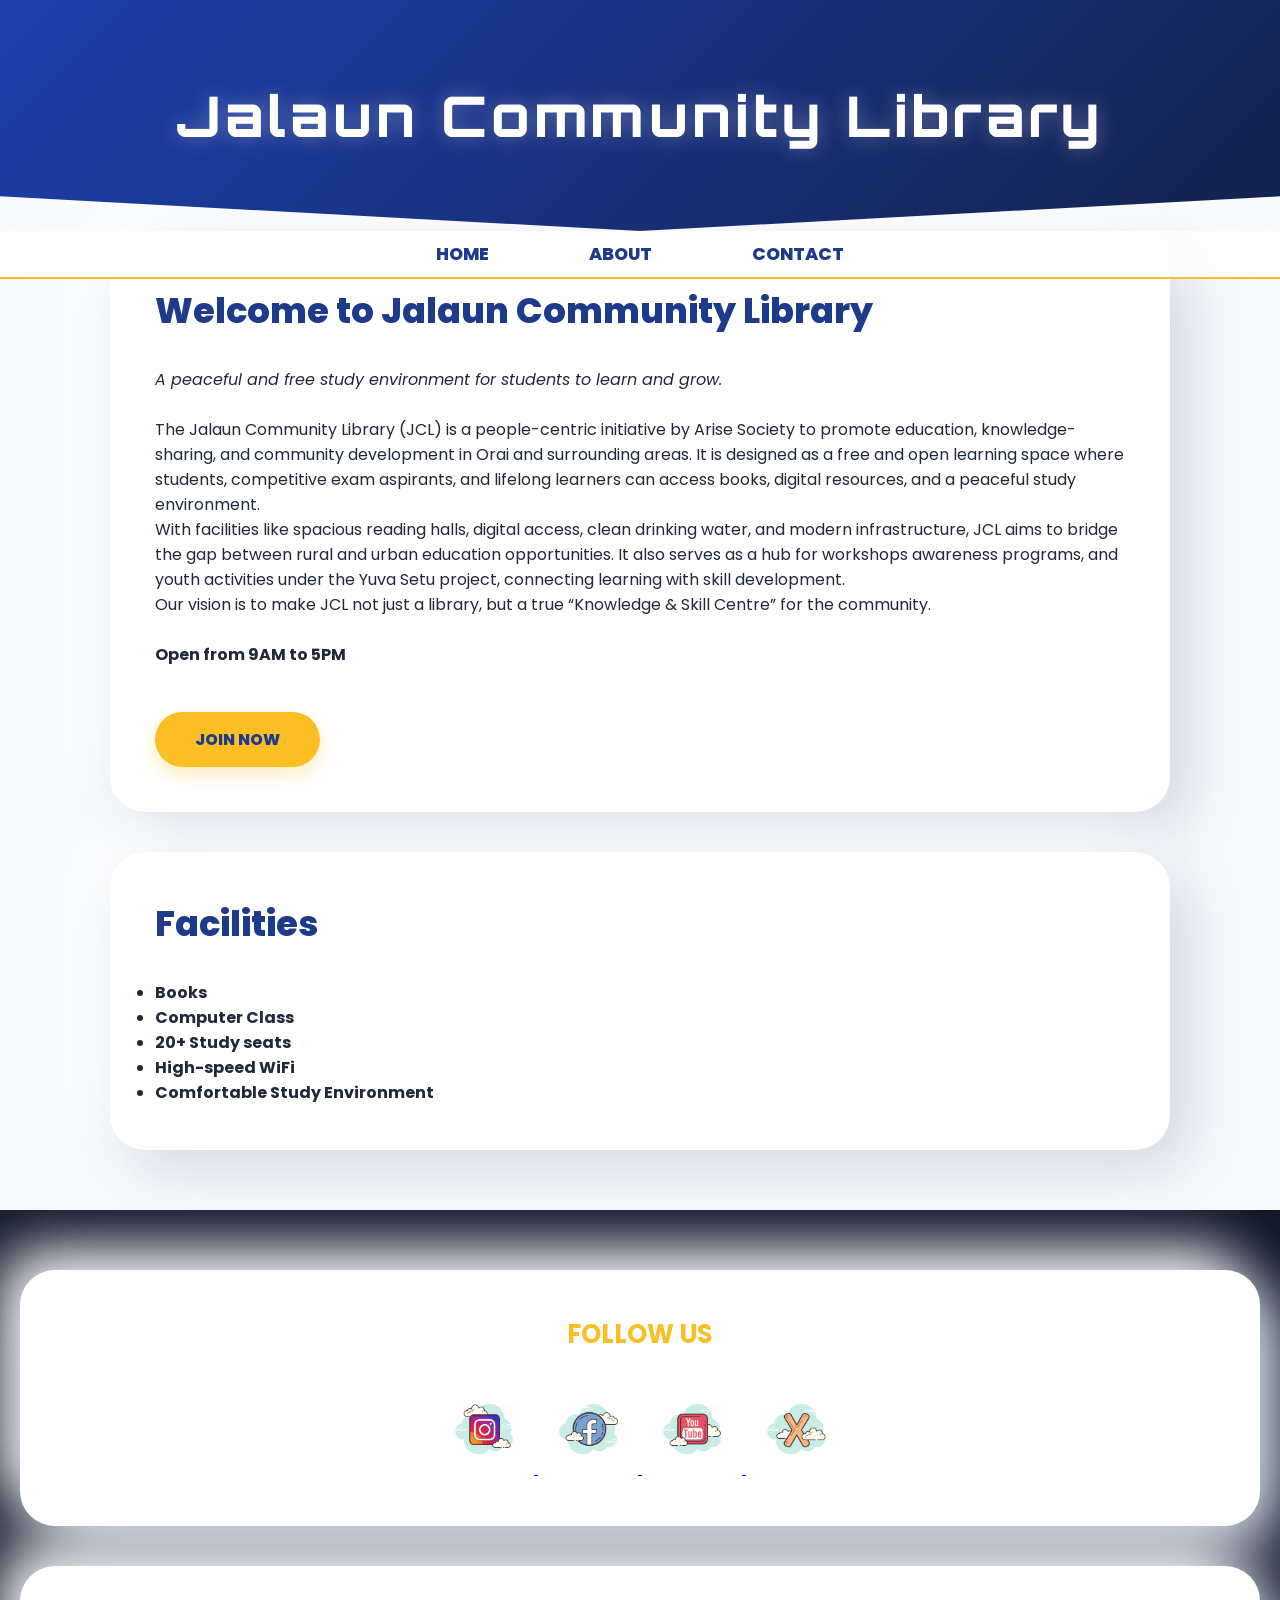
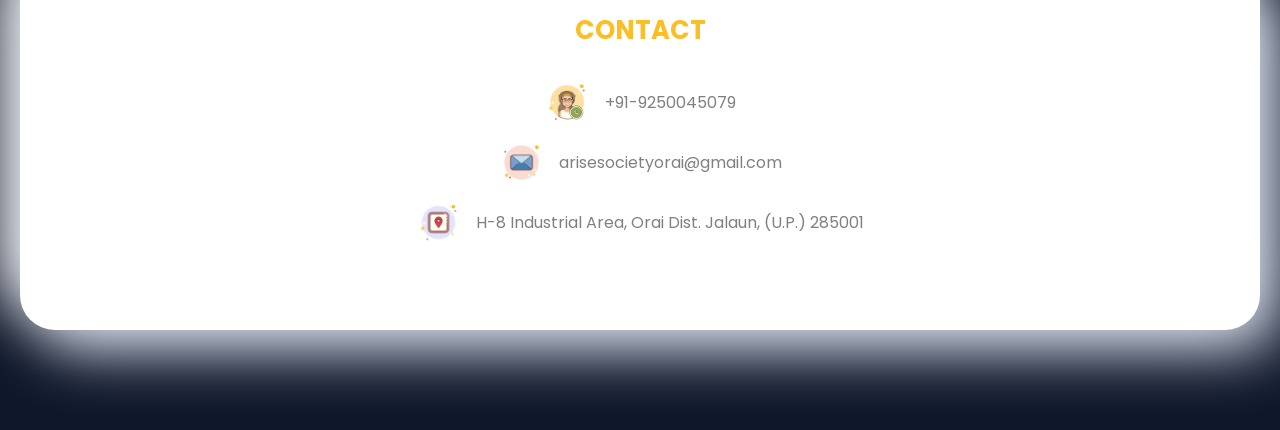
==== index.html @ f7500bea "Update social media links in footer" ====
<!DOCTYPE html>
<html lang="en">

<head>
    <meta charset="UTF-8">
    <meta name="viewport" content="width=device-width, initial-scale=1.0">
    <title>Jalaun Community Library</title>
    <link rel="stylesheet" href="style.css">
</head>

<body>

    <!-- Header -->
    <header>
      <h1>Jalaun Community Library</h1>  
    </header>
    <nav>
      <ul>
        <li><a href="index.html">Home</a></li>
        <li><a href="about.html">About</a></li>
        <li><a href="#contact">Contact</a></li>
      </ul>
    </nav>

    <!-- Main Content -->
    <main>
      <section>
        <h2>Welcome to Jalaun Community Library</h2>
          <p><i>A peaceful and free study environment for students to learn and grow.</i></p><br>
          <p>The Jalaun Community Library (JCL) is a people-centric initiative by Arise Society to promote education, knowledge-sharing, and community development in Orai and surrounding areas. It is designed as a free and open learning space where students, competitive exam aspirants, and lifelong learners can access books, digital resources, and a peaceful study environment.<br>
            With facilities like spacious
            reading halls, digital access,
            clean drinking water, and modern
            infrastructure, JCL aims to bridge
            the gap between rural and urban
            education opportunities. It also
            serves as a hub for workshops
            awareness programs, and youth
            activities under the Yuva Setu
            project, connecting learning with
            skill development.<br>
            Our vision is to make JCL not
            just a library, but a true
            “Knowledge & Skill Centre” for
            the community.</p><br>
            <p><b>Open from 9AM to 5PM</b></p>
          <a href="#">Join Now</a>
      </section>
      <section>
        <h2>Facilities</h2>
          <ul class="about-grid">
            <li><b>Books</b></li>
            <li><b>Computer Class</b></li>
            <li><b>20+ Study seats</b></li>
            <li><b>High-speed WiFi</b></li>
            <li><b>Comfortable Study Environment</b></li>
          </ul>
      </section>
    </main>

    <!-- Footer -->
    <footer>
      <section class="footer-socials">
        <h3>Follow Us</h3>
        <a href="https://www.instagram.com/jalauncommunitylibrary?igsh=MWRpZmloYWJ6ZzcyeA==" target="_blank">
          <img src="insta.png" alt="Instagram">
        </a>
        <a href="https://www.facebook.com" target="_blank">
          <img src="facebook.png" alt="Facebook">
        </a>
        <a href="https://youtube.com/@arisesociety?si=My3WvKkJfpGWeTZT" target="_blank">
          <img src="youtube.png" alt="Youtube">
        </a>
        <a href="https://x.com/Society2025AR?s=20" target="_blank">
          <img src="x.png" alt="X">
        </a>
      </section>
      <section id="contact">
        <h3>Contact</h3>
        <ul>
          <li>
            <a href="tel:+91-9250045079">
              <img src="call.png" alt="Telephone">
                +91-9250045079
            </a>
          </li>
          <li>
            <a href="mailto:arisesocietyorai@gmail.com">
              <img src="email.png" alt="Email">
              arisesocietyorai@gmail.com
            </a>
          </li>
          <li>
            <a href="https://www.google.com/maps/place/Phase-1,+Jalaun+Community+Library,+Orai+Industrial+Area,+H4,+Orai,+Uttar+Pradesh+285001/@26.0103082,79.4914715,15z/data=!4m6!3m5!1s0x399d793b57bba095:0x64fb9fb2b85e0419!8m2!3d26.0103082!4d79.4914715!16s%2Fg%2F11mlxmf1jv?utm_campaign=ml-ardl&g_ep=Eg1tbF8yMDI2MDIyM18wIJvbDyoASAJQAQ%3D%3D" target="_blank">
              <img src="location.png" alt="Location">
              <span>H-8 Industrial Area, Orai Dist. Jalaun, (U.P.) 285001</span>
            </a>
          </li>
        </ul>
        <p><b>© 2026 Jalaun Community Library. All rights reserved.</b></p>
      </section>
    </footer>

</body>

</html>
---- style.css ----
/* --- Google Fonts & External Libraries --- */
@import url('https://fonts.googleapis.com/css2?family=Orbitron:wght@500;800&family=Poppins:wght@300;400;600;700;800&display=swap');

:root {
    --primary: #1e3a8a;
    --accent: #fbbf24;
    --neon-glow: rgba(251, 191, 36, 0.6);
    --white: #ffffff;
    --bg-body: #f8fafc;
}

* {
    margin: 0;
    padding: 0;
    box-sizing: border-box;
    font-family: 'Poppins', sans-serif;
}

body {
    background-color: var(--bg-body);
    color: #1e293b;
    overflow-x: hidden;
}

/* --- Animated Dynamic Header --- */
header {
    background: linear-gradient(-45deg, #1e3a8a, #2563eb, #0f172a, #1e40af);
    background-size: 400% 400%;
    animation: gradientMove 15s ease infinite; /* Background dhire-dhire move hoga */
    color: var(--white);
    padding: 80px 20px;
    text-align: center;
    clip-path: polygon(0 0, 100% 0, 100% 85%, 50% 100%, 0 85%);
    box-shadow: 0 10px 30px rgba(0,0,0,0.2);
}

header h1 {
    font-family: 'Orbitron', sans-serif; /* Futuristic Font */
    font-size: 3.5rem;
    font-weight: 800;
    letter-spacing: 4px;
    animation: zoomIn 1.2s cubic-bezier(0.175, 0.885, 0.32, 1.275);
    text-shadow: 0 0 20px rgba(255,255,255,0.3);
}

/* --- Premium Magnetic Navigation --- */
nav {
    background: rgba(255, 255, 255, 0.7);
    backdrop-filter: blur(20px);
    position: sticky;
    top: 0;
    z-index: 1000;
    border-bottom: 2px solid var(--accent);
    padding: 10px 0;
}

nav ul {
    display: flex;
    justify-content: center;
    list-style: none;
}

nav ul li a {
    text-decoration: none;
    color: var(--primary);
    font-weight: 800;
    font-size: 1.1rem;
    text-transform: uppercase;
    margin: 0 25px;
    padding: 12px 25px;
    border-radius: 12px;
    position: relative;
    transition: all 0.4s cubic-bezier(0.175, 0.885, 0.32, 1.275);
}

/* Nav Hover Effect: Box Shadow & Scale */
nav ul li a:hover {
    background: var(--primary);
    color: var(--accent);
    transform: translateY(-5px) scale(1.1);
    box-shadow: 0 10px 20px rgba(30, 58, 138, 0.3);
}

/* Active Line Animation */
nav ul li a::after {
    content: '';
    position: absolute;
    bottom: 5px;
    left: 50%;
    width: 0;
    height: 3px;
    background: var(--accent);
    transition: 0.3s;
    transform: translateX(-50%);
}

nav ul li a:hover::after {
    width: 60%;
}

/* --- Modern Floating Cards --- */
main {
    max-width: 1100px;
    margin: -40px auto 60px auto;
    padding: 0 20px;
}

section {
    background: var(--white);
    padding: 45px;
    border-radius: 35px;
    margin-bottom: 40px;
    box-shadow: 20px 20px 60px #d1d9e6, -20px -20px 60px #ffffff; /* Neumorphism Look */
    animation: slideUp 1s ease-out;
    transition: 0.4s;
}

section:hover {
    transform: perspective(1000px) rotateX(2deg) translateY(-10px);
    box-shadow: 0 30px 50px rgba(0,0,0,0.1);
}

h2 {
    color: var(--primary);
    font-size: 2.2rem;
    margin-bottom: 30px;
    font-weight: 800;
}

/* --- About Page 3D Grid --- */
main section ul ul {
    display: grid;
    grid-template-columns: repeat(auto-fit, minmax(300px, 1fr));
    gap: 25px;
    margin-top: 30px;
    list-style: none;
}

main section ul ul li {
    background: #f1f5f9;
    padding: 25px;
    border-radius: 20px;
    border-bottom: 5px solid transparent;
    transition: 0.5s;
    cursor: default;
}

main section ul ul li:hover {
    background: var(--primary);
    color: var(--white);
    transform: translateY(-15px) rotateZ(1deg);
    border-bottom: 5px solid var(--accent);
    box-shadow: 0 15px 35px rgba(30, 58, 138, 0.4);
}

main section ul ul li h3 {
    transition: 0.3s;
}

main section ul ul li:hover h3 {
    color: var(--accent);
}

/* --- Ultra-Glow Button --- */
a[href="#"] {
    display: inline-block;
    background: var(--accent);
    color: var(--primary);
    padding: 15px 40px;
    border-radius: 50px;
    text-decoration: none;
    font-weight: 800;
    text-transform: uppercase;
    margin-top: 45px; /* Spacing fix kiya timing se door karne ke liye */
    box-shadow: 0 8px 20px rgba(251, 191, 36, 0.3);
    animation: glowEffect 2s infinite;
    transition: 0.3s;
}

/* --- Footer (Heading & Icon Fix) --- */
footer {
    background: #0f172a;
    color: var(--white);
    padding: 60px 20px;
    text-align: center;
    margin-top: auto;
}

/* Footer Headings ab dikhengi */
footer h3 {
    color: var(--accent) !important;
    font-size: 1.6rem;
    margin-bottom: 30px;
    text-transform: uppercase;
}

/* Icons 10px bade kiye (60px se 70px) */
.footer-socials a img {
    width: 70px; 
    height: 70px;
    margin: 10px 15px;
    transition: transform 0.6s cubic-bezier(0.175, 0.885, 0.32, 1.275);
}

.footer-socials a img:hover {
    transform: rotate(360deg) scale(1.4);
    filter: drop-shadow(0 0 15px var(--accent));
}

#contact ul {
    list-style: none;
    margin-top: 20px;
}

#contact ul li a {
    color: grey;
    text-decoration: none;
    display: flex;
    align-items: center;
    justify-content: center;
    gap: 15px;
    margin-bottom: 15px;
}

#contact img {
    width: 45px;
}

/* --- Advanced Keyframes --- */
@keyframes gradientMove {
    0% { background-position: 0% 50%; }
    50% { background-position: 100% 50%; }
    100% { background-position: 0% 50%; }
}

@keyframes zoomIn {
    from { opacity: 0; transform: scale(0.5); }
    to { opacity: 1; transform: scale(1); }
}

@keyframes slideUp {
    from { opacity: 0; transform: translateY(50px); }
    to { opacity: 1; transform: translateY(0); }
}

@keyframes glowEffect {
    0%, 100% { box-shadow: 0 0 15px var(--neon-glow); }
    50% { box-shadow: 0 0 35px var(--accent); }
}

/* Responsive Fix */
@media (max-width: 768px) {
    header h1 { font-size: 2.2rem; }
    nav ul { flex-direction: column; }
    nav ul li { margin: 10px 0; }
    main { margin-top: 20px; }
}
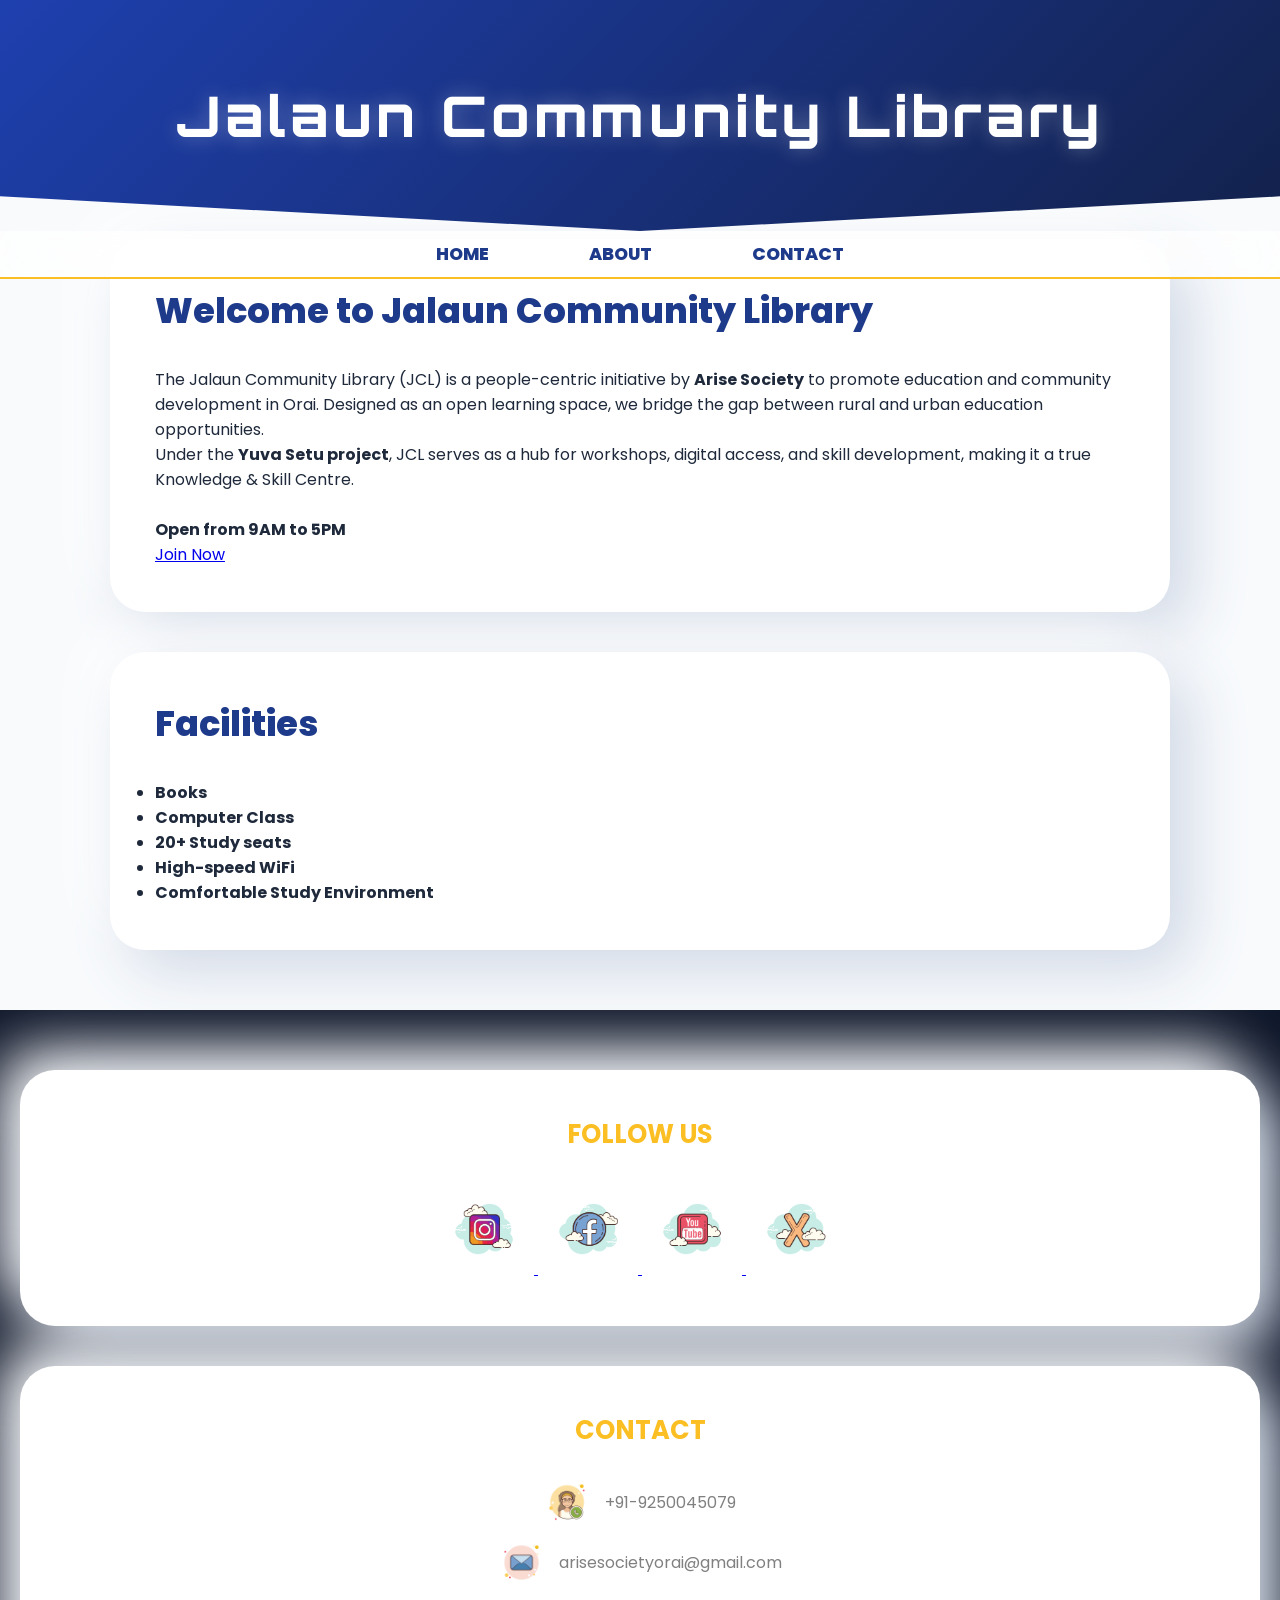
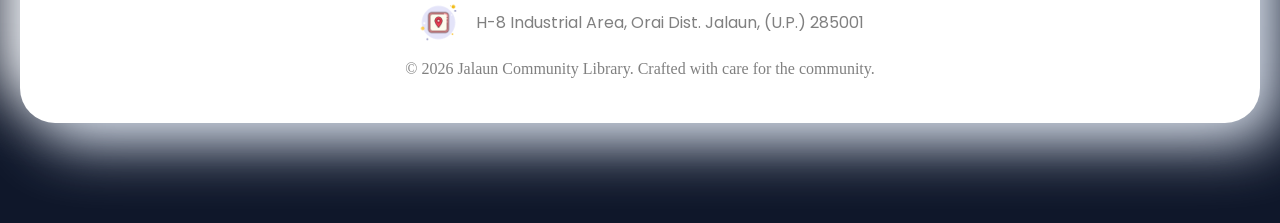
==== commit a8acef18: "Revise library description and update footer content Updated the library description for clarity and" ====
--- a/index.html
+++ b/index.html
@@ -18,7 +18,7 @@
       <ul>
         <li><a href="index.html">Home</a></li>
         <li><a href="about.html">About</a></li>
-        <li><a href="#contact">Contact</a></li>
+        <li><a href="contact.html">Contact</a></li>
       </ul>
     </nav>
 
@@ -26,25 +26,10 @@
     <main>
       <section>
         <h2>Welcome to Jalaun Community Library</h2>
-          <p><i>A peaceful and free study environment for students to learn and grow.</i></p><br>
-          <p>The Jalaun Community Library (JCL) is a people-centric initiative by Arise Society to promote education, knowledge-sharing, and community development in Orai and surrounding areas. It is designed as a free and open learning space where students, competitive exam aspirants, and lifelong learners can access books, digital resources, and a peaceful study environment.<br>
-            With facilities like spacious
-            reading halls, digital access,
-            clean drinking water, and modern
-            infrastructure, JCL aims to bridge
-            the gap between rural and urban
-            education opportunities. It also
-            serves as a hub for workshops
-            awareness programs, and youth
-            activities under the Yuva Setu
-            project, connecting learning with
-            skill development.<br>
-            Our vision is to make JCL not
-            just a library, but a true
-            “Knowledge & Skill Centre” for
-            the community.</p><br>
+          <p>The Jalaun Community Library (JCL) is a people-centric initiative by <strong>Arise Society</strong> to promote education and community development in Orai. Designed as an open learning space, we bridge the gap between rural and urban education opportunities.</p>
+          <p>Under the <strong>Yuva Setu project</strong>, JCL serves as a hub for workshops, digital access, and skill development, making it a true Knowledge & Skill Centre.</p><br>
             <p><b>Open from 9AM to 5PM</b></p>
-          <a href="#">Join Now</a>
+          <a href="https://docs.google.com/forms/d/e/1FAIpQLSf2CYbp6UCN3HZZQZBgRJLe7OfTXqX4nN_rKwlwOrmLwPAEdA/viewform">Join Now</a>
       </section>
       <section>
         <h2>Facilities</h2>
@@ -97,7 +82,7 @@
             </a>
           </li>
         </ul>
-        <p><b>© 2026 Jalaun Community Library. All rights reserved.</b></p>
+       <p>&copy; 2026 Jalaun Community Library. Crafted with care for the community.</p> 
       </section>
     </footer>
 
--- a/style.css
+++ b/style.css
@@ -225,6 +225,10 @@
 #contact img {
     width: 45px;
 }
+#contact p {
+  color:grey;
+  font-family:fantasy;
+}
 
 /* --- Advanced Keyframes --- */
 @keyframes gradientMove {
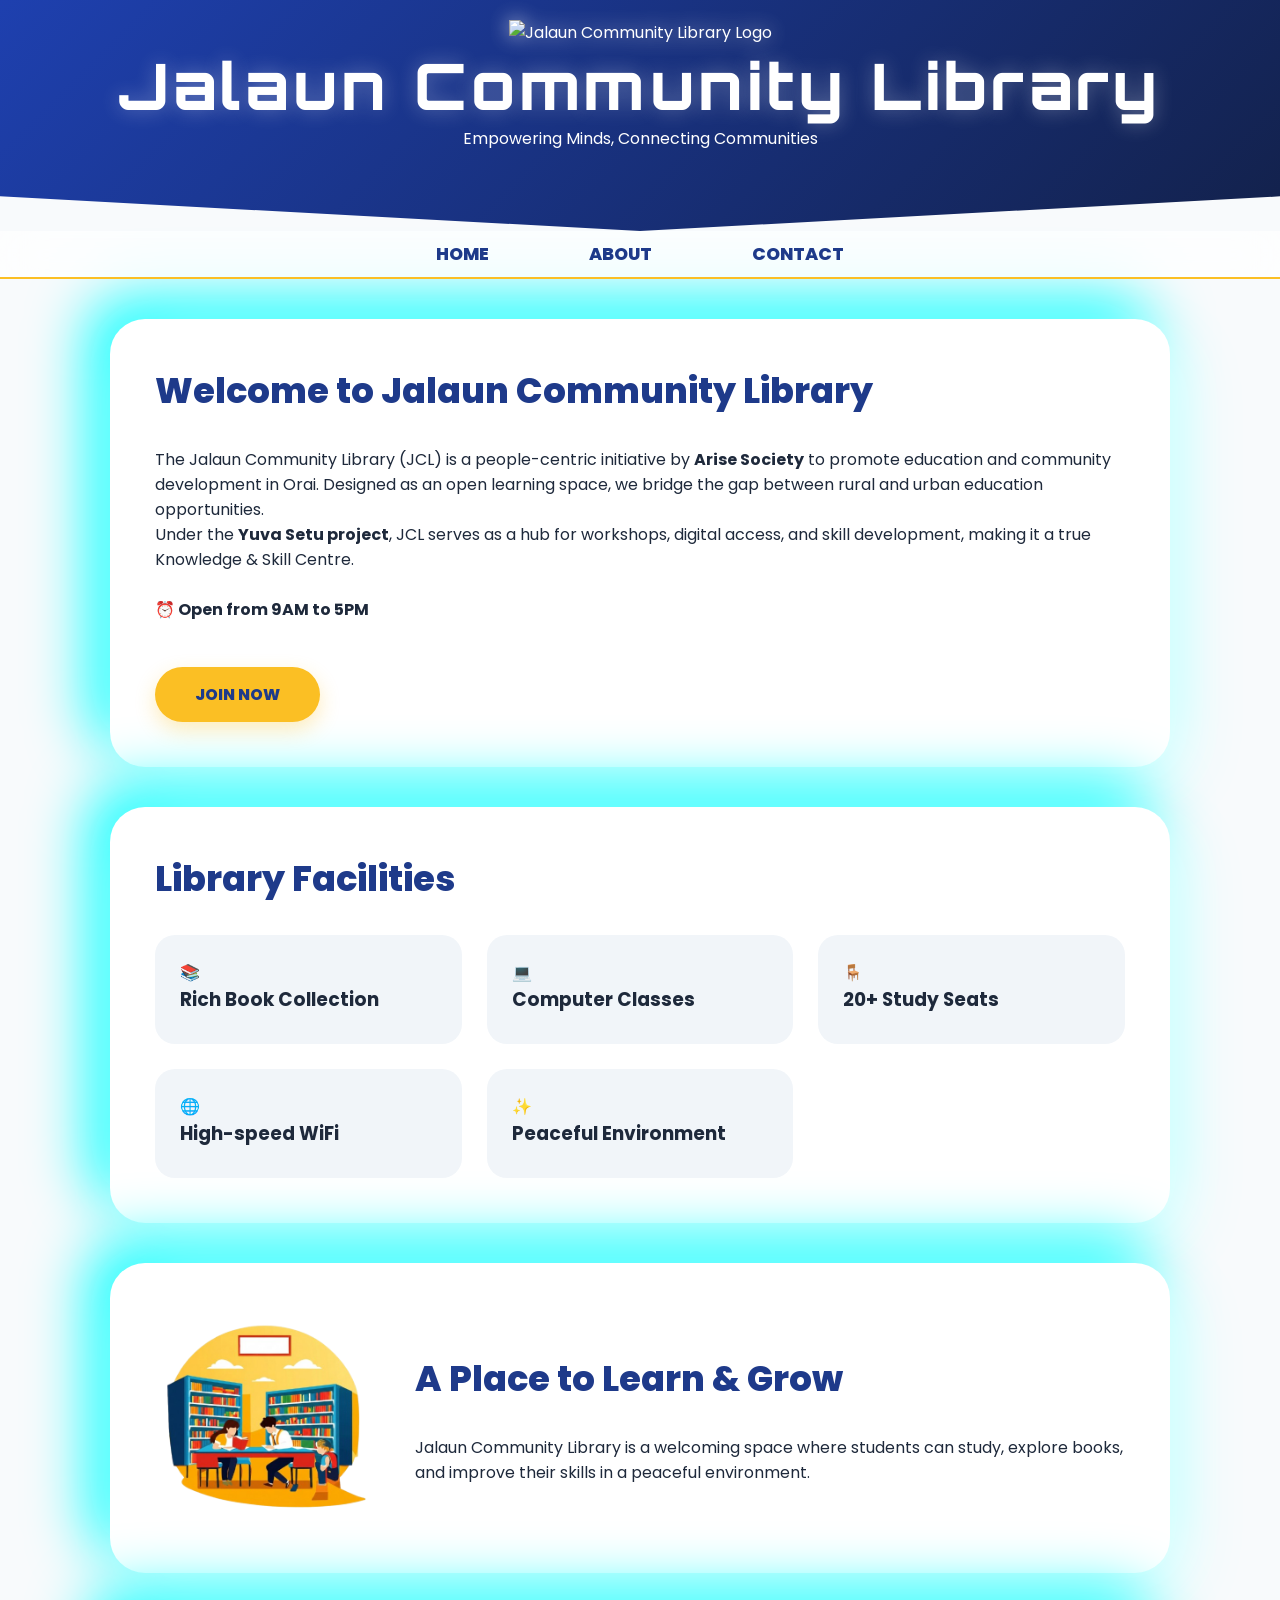
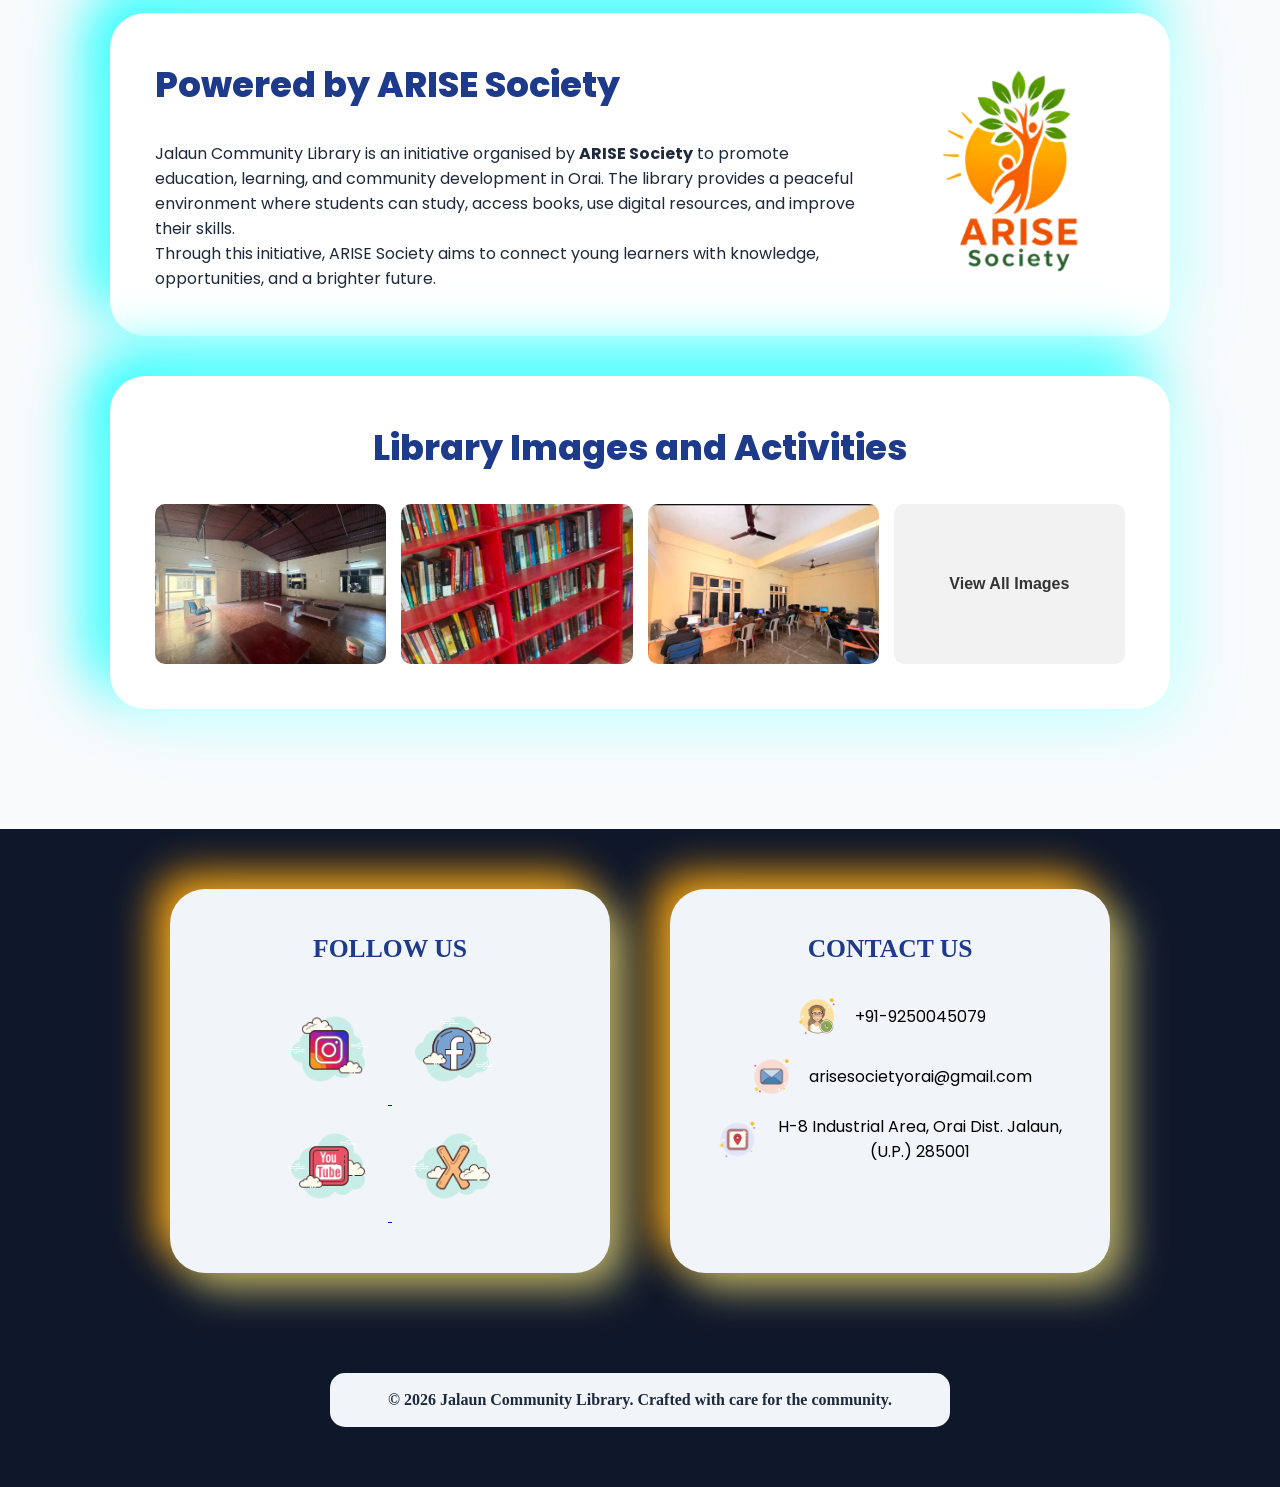
==== commit 5be857c8: "Add files via upload Signed-off-by: Anand Kumar  <as1273534@gmail.com>" ====
--- a/index.html
+++ b/index.html
@@ -5,47 +5,117 @@
     <meta charset="UTF-8">
     <meta name="viewport" content="width=device-width, initial-scale=1.0">
     <title>Jalaun Community Library</title>
+    
+    <meta name="description" content="Jalaun Community Library in Orai provides books, study space, computer classes, WiFi and skill development programs under the Yuva Setu Project by ARISE Society.">
+
+    <meta name="keywords" content="Jalaun Community Library, Orai Library, Study Center Orai, Library in Jalaun, ARISE Society, Yuva Setu Project, Community Library Uttar Pradesh">
+
+    <meta name="author" content="Jalaun Community Library">
+
+    <meta name="robots" content="index, follow">
+
+    <link rel="canonical" href="https://jalauncommunitylibrary.org">
     <link rel="stylesheet" href="style.css">
 </head>
-
 <body>
-
     <!-- Header -->
-    <header>
-      <h1>Jalaun Community Library</h1>  
+    <header class="main_header">
+      <img class="icon_img" src="libraryicon.png" alt="Jalaun Community Library Logo">
+      <h1>Jalaun Community Library</h1>
+      <p>Empowering Minds, Connecting Communities</p>
     </header>
-    <nav>
-      <ul>
-        <li><a href="index.html">Home</a></li>
-        <li><a href="about.html">About</a></li>
-        <li><a href="contact.html">Contact</a></li>
+    
+  <!-- navigation -->
+    <nav class="main_nav">
+      <ul class="nav_list">
+        <li><a href="index.html" class="nav_link">Home</a></li>
+        <li><a href="about.html" class="nav_link">About</a></li>
+        <li><a href="contact.html" class="nav_link">Contact</a></li>
       </ul>
     </nav>
-
+ 
     <!-- Main Content -->
-    <main>
-      <section>
+    <main class="main_card">
+      <section class="main_section">
         <h2>Welcome to Jalaun Community Library</h2>
           <p>The Jalaun Community Library (JCL) is a people-centric initiative by <strong>Arise Society</strong> to promote education and community development in Orai. Designed as an open learning space, we bridge the gap between rural and urban education opportunities.</p>
           <p>Under the <strong>Yuva Setu project</strong>, JCL serves as a hub for workshops, digital access, and skill development, making it a true Knowledge & Skill Centre.</p><br>
-            <p><b>Open from 9AM to 5PM</b></p>
+            <p><b>⏰ Open from 9AM to 5PM</b></p>
           <a href="https://docs.google.com/forms/d/e/1FAIpQLSf2CYbp6UCN3HZZQZBgRJLe7OfTXqX4nN_rKwlwOrmLwPAEdA/viewform">Join Now</a>
       </section>
-      <section>
-        <h2>Facilities</h2>
-          <ul class="about-grid">
-            <li><b>Books</b></li>
-            <li><b>Computer Class</b></li>
-            <li><b>20+ Study seats</b></li>
-            <li><b>High-speed WiFi</b></li>
-            <li><b>Comfortable Study Environment</b></li>
-          </ul>
+      <section class="main_section">
+        <h2>Library Facilities</h2>
+        <ul class="about_grid">
+          <li class="about_grid_list">
+            <span>📚</span>
+            <h3>Rich Book Collection</h3>
+          </li>
+          <li class="about_grid_list">
+            <span>💻</span>
+            <h3>Computer Classes</h3>
+          </li>
+          <li class="about_grid_list">
+            <span>🪑</span>
+            <h3>20+ Study Seats</h3>
+          </li>
+          <li class="about_grid_list">
+            <span class="icon">🌐</span>
+            <h3>High-speed WiFi</h3>
+          </li>
+          <li class="about_grid_list">
+            <span class="icon">✨</span>
+            <h3>Peaceful Environment</h3>
+          </li>
+        </ul>
+      </section>
+      <section class="main_section">
+        <div class="library_intro">
+          <img src="study.png" alt="Students studying inside Jalaun Community Library" width="220">
+          <div>
+            <h2>A Place to Learn & Grow</h2>
+            <p>
+            Jalaun Community Library is a welcoming space where students can study,
+            explore books, and improve their skills in a peaceful environment.
+            </p>
+          </div>
+        </div>
+      </section>
+      <section class="main_section">
+        <div class="library_intro library_intro--right">
+          <img src="orgnaiser.png" width="220" alt="ARISE Society">  
+          <div>
+            <h2>Powered by ARISE Society</h2>
+            <p>
+            Jalaun Community Library is an initiative organised by <b>ARISE Society</b> 
+            to promote education, learning, and community development in Orai. 
+            The library provides a peaceful environment where students can study, 
+            access books, use digital resources, and improve their skills.<br>
+            Through this initiative, ARISE Society aims to connect young learners 
+            with knowledge, opportunities, and a brighter future.
+            </p>
+          </div>
+        </div>
+      </section>
+      <section class="gallery_section main_section">
+        <h2>Library Images and Activities</h2>
+        <div class="gallery_grid">
+          
+          <img src="img1.jpg" alt="">
+          <img src="img2.jpg" alt="">
+          <img src="img3.jpg" alt="">
+
+          <div class="view_all">
+            <a href="gallery.html">View All Images</a>
+          </div>
+
+        </div>
+
       </section>
     </main>
 
     <!-- Footer -->
     <footer>
-      <section class="footer-socials">
+      <section class="main_section footer-socials">
         <h3>Follow Us</h3>
         <a href="https://www.instagram.com/jalauncommunitylibrary?igsh=MWRpZmloYWJ6ZzcyeA==" target="_blank">
           <img src="insta.png" alt="Instagram">
@@ -60,8 +130,8 @@
           <img src="x.png" alt="X">
         </a>
       </section>
-      <section id="contact">
-        <h3>Contact</h3>
+      <section id="contact" class="main_section">
+        <h3>Contact Us</h3>
         <ul>
           <li>
             <a href="tel:+91-9250045079">
@@ -78,14 +148,15 @@
           <li>
             <a href="https://www.google.com/maps/place/Phase-1,+Jalaun+Community+Library,+Orai+Industrial+Area,+H4,+Orai,+Uttar+Pradesh+285001/@26.0103082,79.4914715,15z/data=!4m6!3m5!1s0x399d793b57bba095:0x64fb9fb2b85e0419!8m2!3d26.0103082!4d79.4914715!16s%2Fg%2F11mlxmf1jv?utm_campaign=ml-ardl&g_ep=Eg1tbF8yMDI2MDIyM18wIJvbDyoASAJQAQ%3D%3D" target="_blank">
               <img src="location.png" alt="Location">
-              <span>H-8 Industrial Area, Orai Dist. Jalaun, (U.P.) 285001</span>
+              <p>H-8 Industrial Area, Orai Dist. Jalaun, (U.P.) 285001</p>
             </a>
           </li>
         </ul>
-       <p>&copy; 2026 Jalaun Community Library. Crafted with care for the community.</p> 
       </section>
+      <div class="copyright">
+        <span>&copy; 2026 Jalaun Community Library. Crafted with care for the community.
+        </span>
+      </div>
     </footer>
-
 </body>
-
 </html>
--- a/style.css
+++ b/style.css
@@ -9,6 +9,8 @@
     --bg-body: #f8fafc;
 }
 
+
+
 * {
     margin: 0;
     padding: 0;
@@ -23,28 +25,34 @@
 }
 
 /* --- Animated Dynamic Header --- */
-header {
+.main_header {
     background: linear-gradient(-45deg, #1e3a8a, #2563eb, #0f172a, #1e40af);
     background-size: 400% 400%;
     animation: gradientMove 15s ease infinite; /* Background dhire-dhire move hoga */
     color: var(--white);
-    padding: 80px 20px;
+    padding:20px 20px 80px 20px;
     text-align: center;
     clip-path: polygon(0 0, 100% 0, 100% 85%, 50% 100%, 0 85%);
     box-shadow: 0 10px 30px rgba(0,0,0,0.2);
 }
 
-header h1 {
+h1 {
     font-family: 'Orbitron', sans-serif; /* Futuristic Font */
-    font-size: 3.5rem;
+    font-size: 5vw;
     font-weight: 800;
     letter-spacing: 4px;
     animation: zoomIn 1.2s cubic-bezier(0.175, 0.885, 0.32, 1.275);
     text-shadow: 0 0 20px rgba(255,255,255,0.3);
 }
+.icon_img {
+    width: 100px;
+    height: 100px;
+    animation: zoomIn 1.2s cubic-bezier(0.175,0.885 , 0.32 , 1.275);
+    filter: drop-shadow(0 0 10px rgba(255,255,255,0.7));
+}
 
 /* --- Premium Magnetic Navigation --- */
-nav {
+.main_nav {
     background: rgba(255, 255, 255, 0.7);
     backdrop-filter: blur(20px);
     position: sticky;
@@ -54,13 +62,13 @@
     padding: 10px 0;
 }
 
-nav ul {
+.nav_list {
     display: flex;
     justify-content: center;
     list-style: none;
 }
 
-nav ul li a {
+.nav_link {
     text-decoration: none;
     color: var(--primary);
     font-weight: 800;
@@ -74,7 +82,7 @@
 }
 
 /* Nav Hover Effect: Box Shadow & Scale */
-nav ul li a:hover {
+.nav_link:hover {
     background: var(--primary);
     color: var(--accent);
     transform: translateY(-5px) scale(1.1);
@@ -82,7 +90,7 @@
 }
 
 /* Active Line Animation */
-nav ul li a::after {
+.nav_link::after {
     content: '';
     position: absolute;
     bottom: 5px;
@@ -94,28 +102,28 @@
     transform: translateX(-50%);
 }
 
-nav ul li a:hover::after {
+.nav_link:hover::after {
     width: 60%;
 }
 
 /* --- Modern Floating Cards --- */
-main {
+.main_card {
     max-width: 1100px;
-    margin: -40px auto 60px auto;
-    padding: 0 20px;
-}
-
-section {
+    margin: 20px auto 60px auto;
+    padding: 20px;
+}
+
+.main_section {
     background: var(--white);
-    padding: 45px;
+    padding:45px;
     border-radius: 35px;
     margin-bottom: 40px;
-    box-shadow: 20px 20px 60px #d1d9e6, -20px -20px 60px #ffffff; /* Neumorphism Look */
+    box-shadow: 20px 20px 60px #E0FFFF, -20px -20px 60px #00FFFF; /* Neumorphism Look */
     animation: slideUp 1s ease-out;
     transition: 0.4s;
 }
 
-section:hover {
+.main_section:hover {
     transform: perspective(1000px) rotateX(2deg) translateY(-10px);
     box-shadow: 0 30px 50px rgba(0,0,0,0.1);
 }
@@ -127,8 +135,60 @@
     font-weight: 800;
 }
 
+.library_intro{
+    display:flex;
+    gap:40px;
+    align-items:center;
+}
+.library_intro--right{
+    flex-direction: row-reverse;
+}
+
+.gallery_section{
+    margin-top:40px;
+}
+.gallery_section h2{
+  text-align: center;
+}
+
+.gallery_grid{
+    display:grid;
+    grid-template-columns: repeat(4,1fr);
+    gap:15px;
+}
+
+/* Sirf gallery.html */
+.gallery_page .gallery_grid{
+    grid-template-columns: repeat(5,1fr);
+}
+
+.gallery_grid img{
+    width:100%;
+    height:160px;
+    object-fit:cover;
+    border-radius:10px;
+}
+
+.view_all{
+    display:flex;
+    align-items:center;
+    justify-content:center;
+    text-align: center;
+    background:#f2f2f2;
+    border-radius:10px;
+    font-weight:600;
+}
+
+.view_all a{
+    text-decoration:none;
+    color:#333;
+    text-align:center;
+    width:100%;
+}
+
+
 /* --- About Page 3D Grid --- */
-main section ul ul {
+.about_grid {
     display: grid;
     grid-template-columns: repeat(auto-fit, minmax(300px, 1fr));
     gap: 25px;
@@ -136,7 +196,7 @@
     list-style: none;
 }
 
-main section ul ul li {
+.about_grid_list {
     background: #f1f5f9;
     padding: 25px;
     border-radius: 20px;
@@ -145,7 +205,7 @@
     cursor: default;
 }
 
-main section ul ul li:hover {
+.about_grid_list:hover {
     background: var(--primary);
     color: var(--white);
     transform: translateY(-15px) rotateZ(1deg);
@@ -153,16 +213,17 @@
     box-shadow: 0 15px 35px rgba(30, 58, 138, 0.4);
 }
 
-main section ul ul li h3 {
+h3 {
     transition: 0.3s;
 }
 
-main section ul ul li:hover h3 {
+.about_grid_list:hover h3 {
     color: var(--accent);
 }
 
+
 /* --- Ultra-Glow Button --- */
-a[href="#"] {
+a[href="https://docs.google.com/forms/d/e/1FAIpQLSf2CYbp6UCN3HZZQZBgRJLe7OfTXqX4nN_rKwlwOrmLwPAEdA/viewform"] {
     display: inline-block;
     background: var(--accent);
     color: var(--primary);
@@ -185,19 +246,38 @@
     text-align: center;
     margin-top: auto;
 }
-
+/* Footer layout fix (Follow + Contact side by side) */
+footer {
+    display: flex;
+    flex-wrap: wrap;
+    justify-content: center;
+    gap: 60px;
+    margin-top: auto;
+}
+
+footer .main_section{
+  background:#f1f5f9;
+  box-shadow: 15px 15px 40px #b3ad6b, -15px -15px 40px #f59e0b;
+}
+
+footer .footer-socials,
+footer #contact {
+    flex: 1 1 450px;
+    max-width: 440px;
+}
 /* Footer Headings ab dikhengi */
 footer h3 {
-    color: var(--accent) !important;
+    color: #1e3a8a!important;
     font-size: 1.6rem;
     margin-bottom: 30px;
     text-transform: uppercase;
+    font-family: fantasy;
 }
 
 /* Icons 10px bade kiye (60px se 70px) */
 .footer-socials a img {
-    width: 70px; 
-    height: 70px;
+    width: 90px; 
+    height: 90px;
     margin: 10px 15px;
     transition: transform 0.6s cubic-bezier(0.175, 0.885, 0.32, 1.275);
 }
@@ -213,7 +293,7 @@
 }
 
 #contact ul li a {
-    color: grey;
+    color: black;
     text-decoration: none;
     display: flex;
     align-items: center;
@@ -225,11 +305,22 @@
 #contact img {
     width: 45px;
 }
-#contact p {
-  color:grey;
-  font-family:fantasy;
-}
-
+
+/* Copyright text */
+.copyright{
+    background: #f1f5f9;
+    color: #1e293b;
+    padding: 18px;
+    margin-top: 25px;
+    text-align: center;
+    border-radius: 15px;
+    font-weight: 600;
+    width: 50%;
+    margin: auto;
+}
+.copyright span{
+    font-family: fantasy;
+}
 /* --- Advanced Keyframes --- */
 @keyframes gradientMove {
     0% { background-position: 0% 50%; }
@@ -258,4 +349,18 @@
     nav ul { flex-direction: column; }
     nav ul li { margin: 10px 0; }
     main { margin-top: 20px; }
-}
+    .copyright{
+      width: 100%;
+    }
+    .library_intro{
+        flex-direction:column;
+        text-align:center;
+    }
+    .gallery_grid{
+      grid-template-columns: repeat(2,1fr);
+      }/* mobile me 2 images */
+    .gallery_page .gallery_grid{
+        grid-template-columns: repeat(2,1fr);
+    }
+}
+
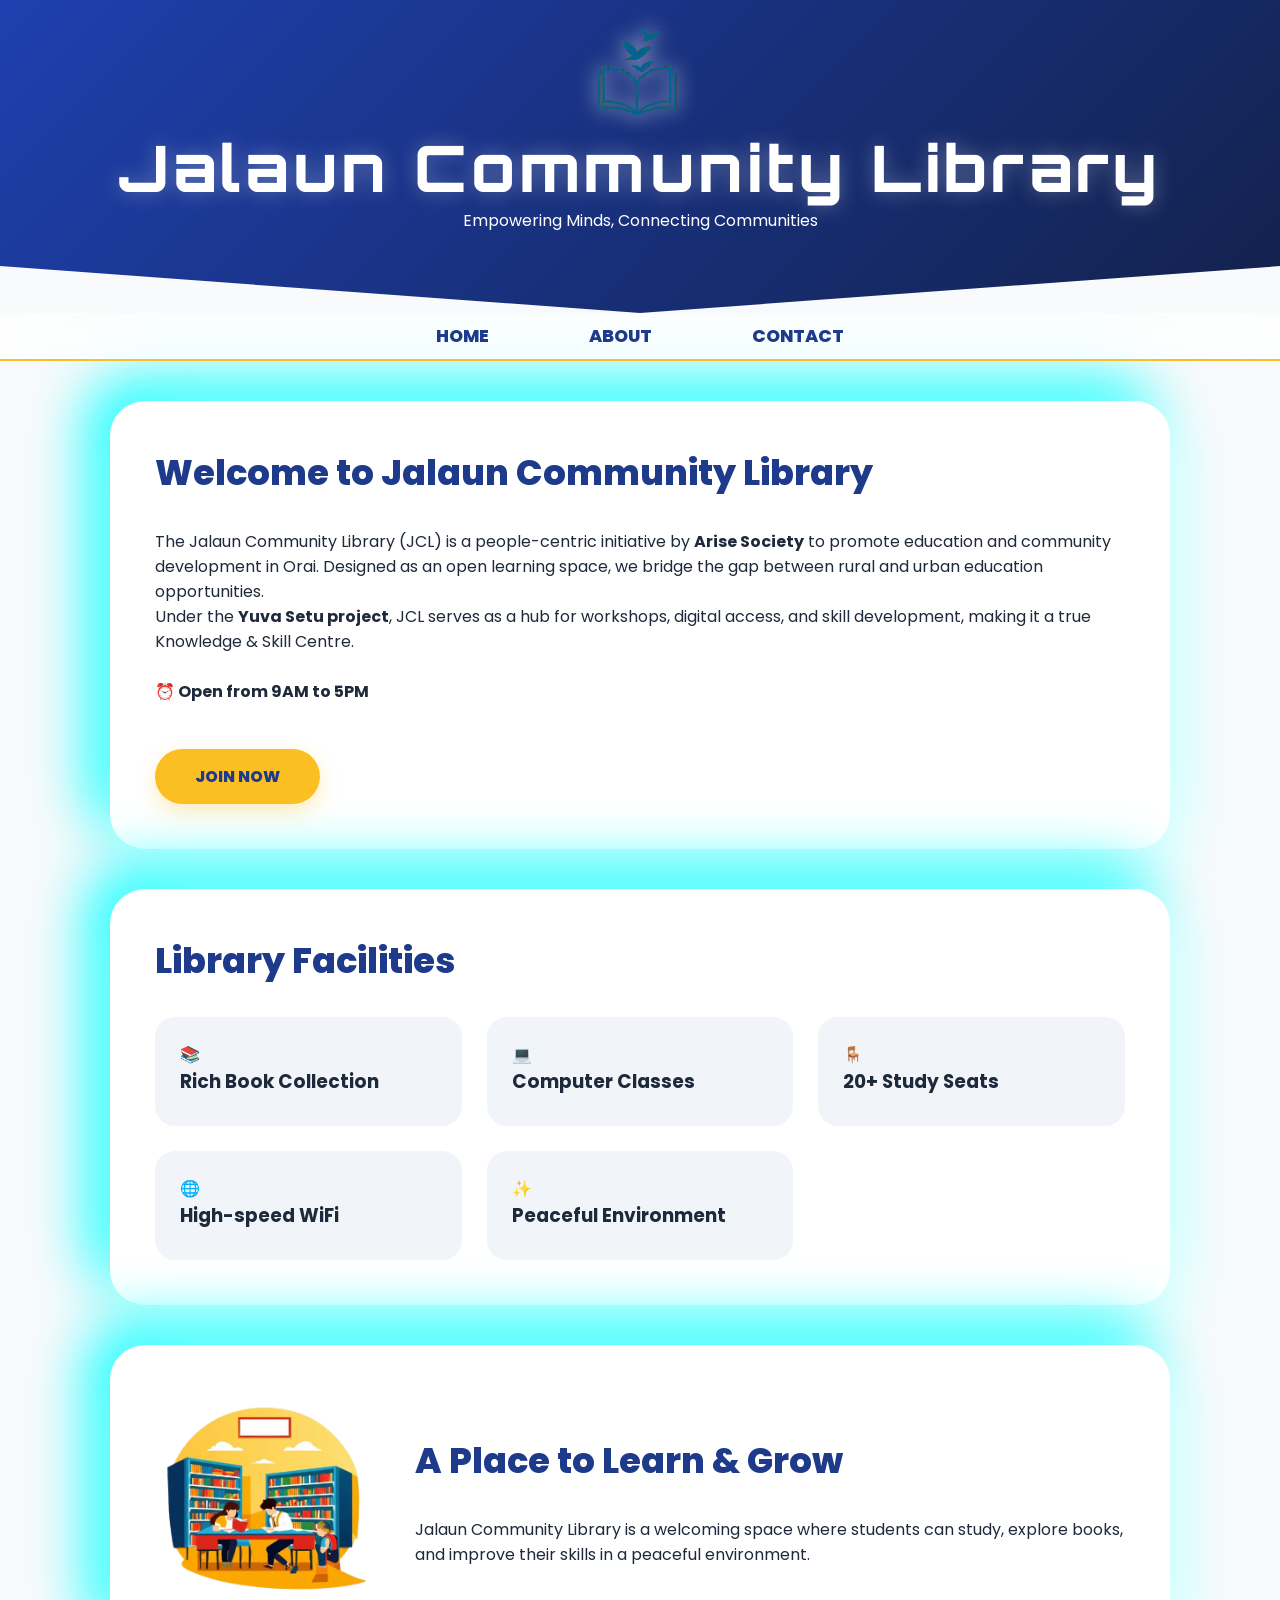
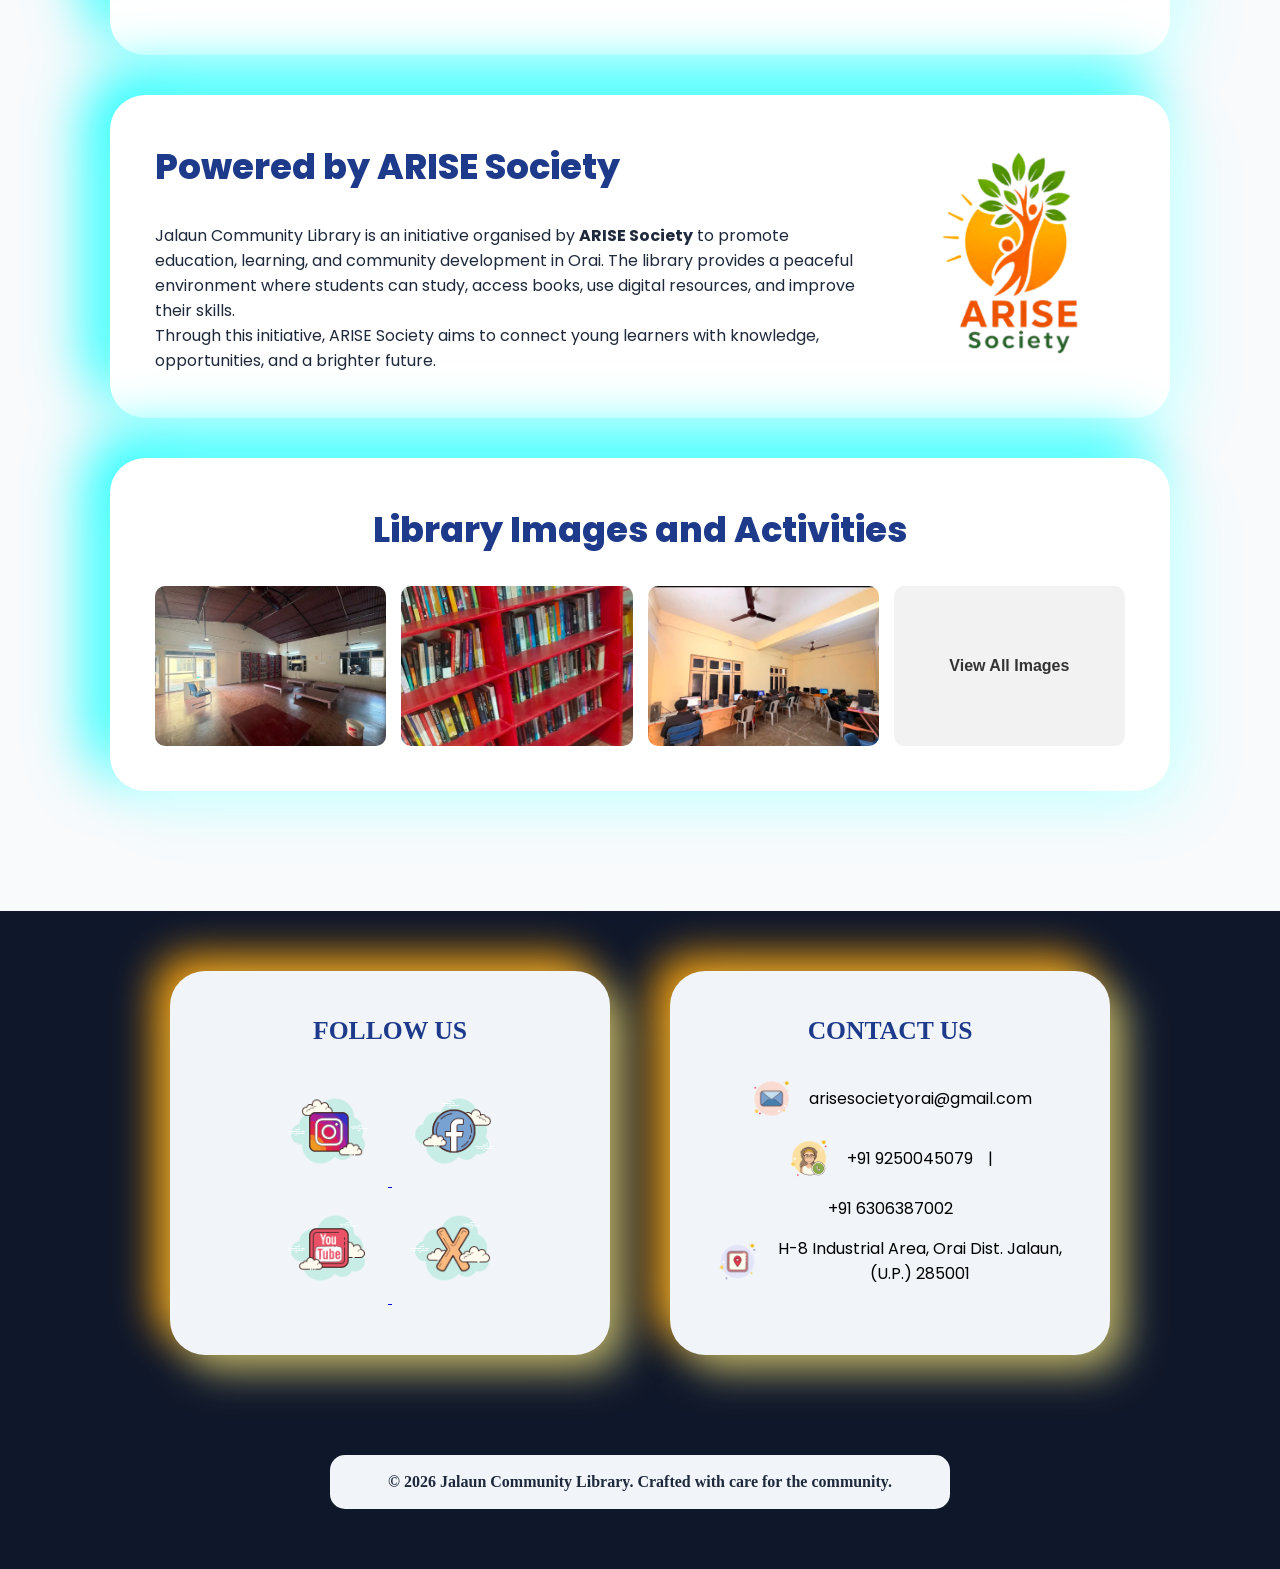
==== commit dcd2da37: "Update index.html Signed-off-by: Anand Kumar  <as1273534@gmail.com>" ====
--- a/index.html
+++ b/index.html
@@ -134,15 +134,20 @@
         <h3>Contact Us</h3>
         <ul>
           <li>
-            <a href="tel:+91-9250045079">
-              <img src="call.png" alt="Telephone">
-                +91-9250045079
+            <a href="mailto:arisesocietyorai@gmail.com">
+              <img src="email.png" alt="Email">
+              arisesocietyorai@gmail.com
             </a>
           </li>
           <li>
-            <a href="mailto:arisesocietyorai@gmail.com">
-              <img src="email.png" alt="Email">
-              arisesocietyorai@gmail.com
+            <a href="tel:+919250045079">
+              <img src="call.png" alt="Telephone">
+                +91 9250045079
+              <span>|</span>
+
+              <a href="tel:+916306387002">
+                +91 6306387002
+              </a>
             </a>
           </li>
           <li>
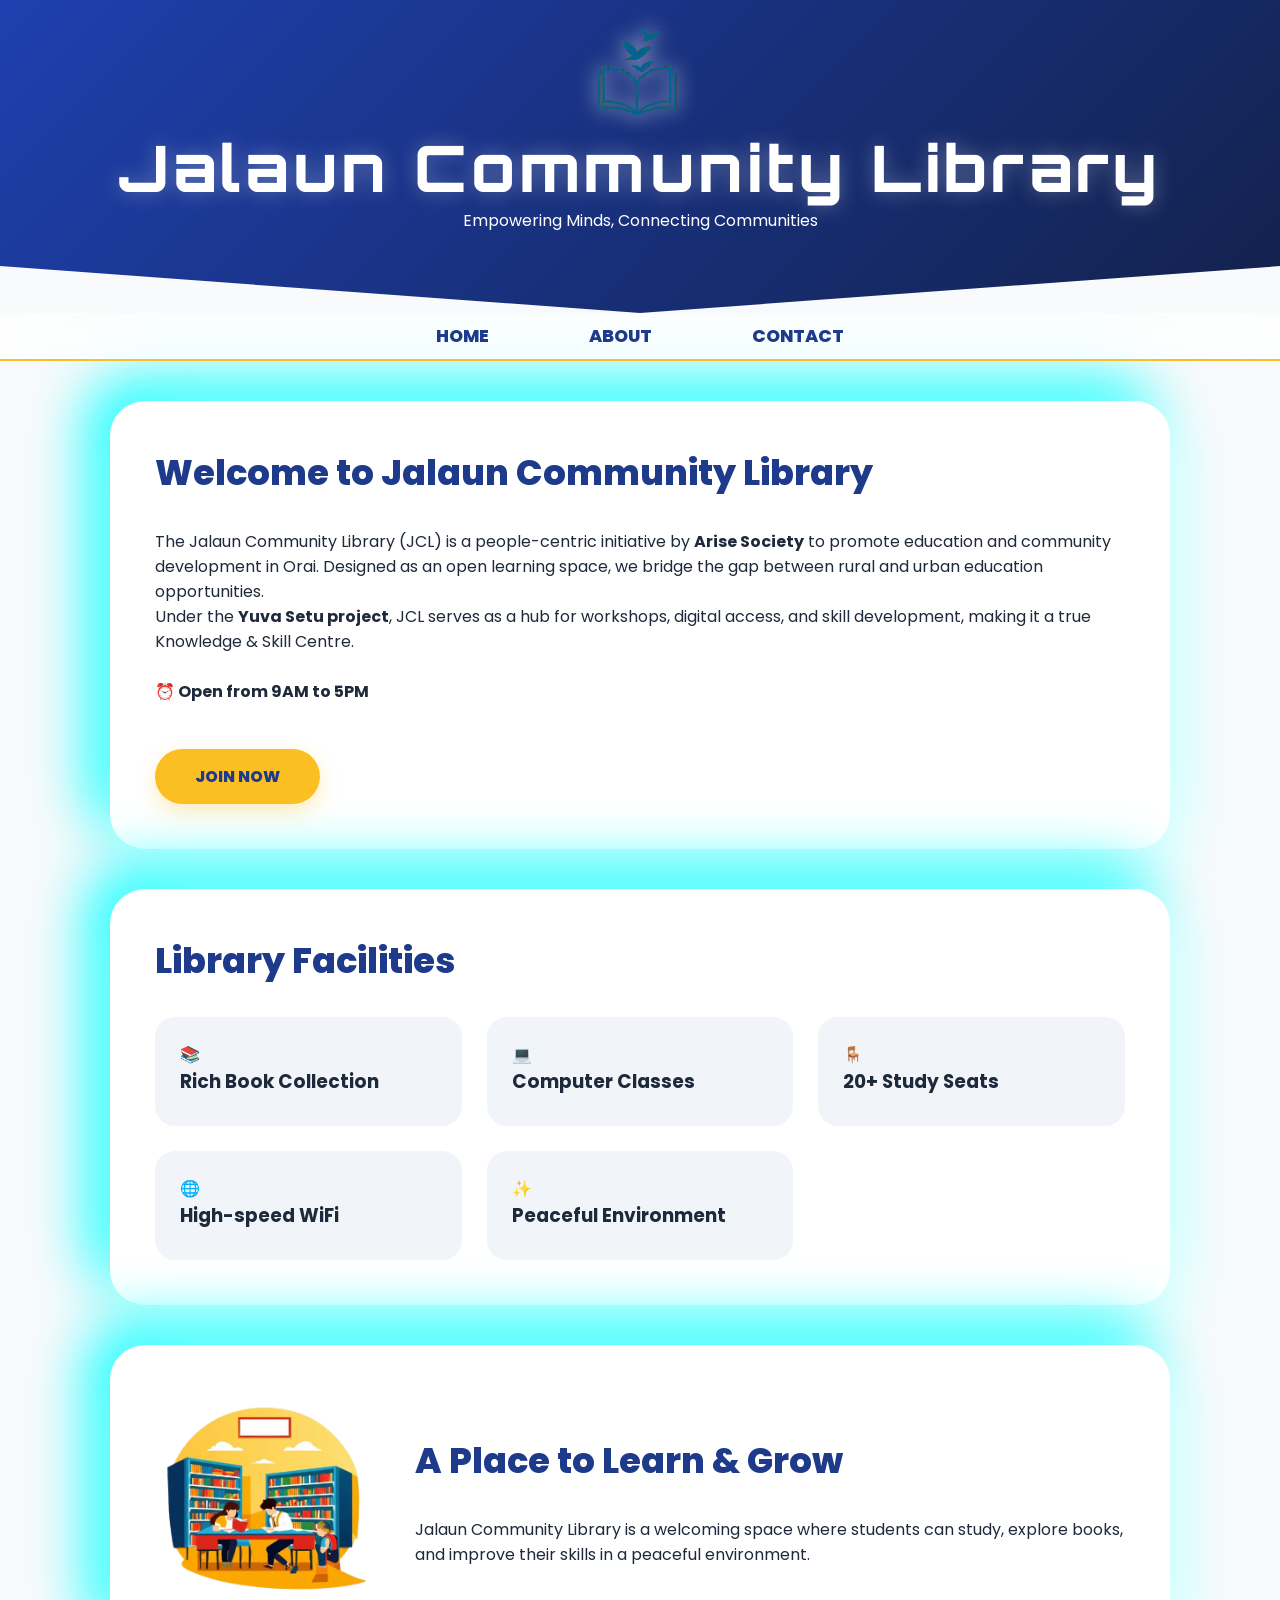
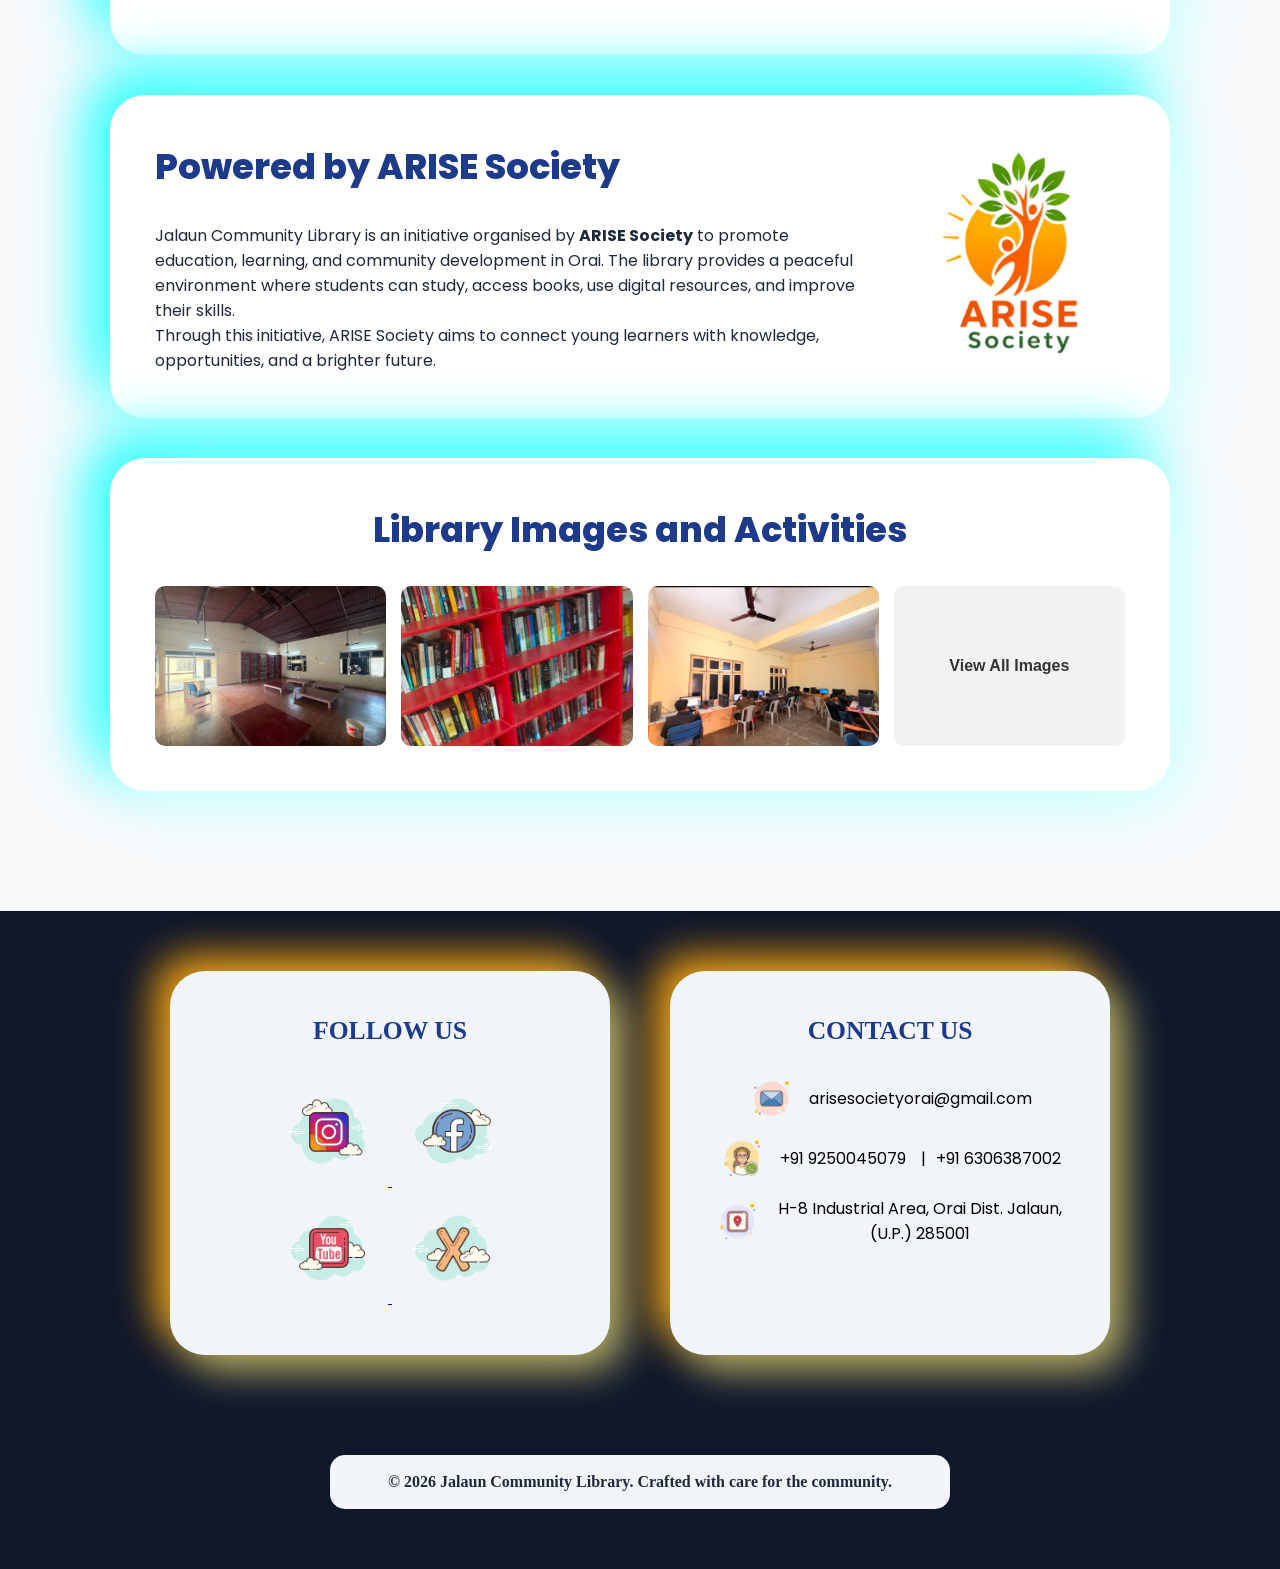
==== commit f532b5d4: "Update Facebook link to specific profile Signed-off-by: Anand Kumar  <as1273534@gmail.com>" ====
--- a/index.html
+++ b/index.html
@@ -120,7 +120,7 @@
         <a href="https://www.instagram.com/jalauncommunitylibrary?igsh=MWRpZmloYWJ6ZzcyeA==" target="_blank">
           <img src="insta.png" alt="Instagram">
         </a>
-        <a href="https://www.facebook.com" target="_blank">
+        <a href="https://www.facebook.com/profile.php?id=61581525892297" target="_blank">
           <img src="facebook.png" alt="Facebook">
         </a>
         <a href="https://youtube.com/@arisesociety?si=My3WvKkJfpGWeTZT" target="_blank">
--- a/style.css
+++ b/style.css
@@ -290,6 +290,13 @@
 #contact ul {
     list-style: none;
     margin-top: 20px;
+}
+
+#contact ul li {
+    display: flex;
+    justify-content: center;
+    align-items: center;
+    gap: 10px;
 }
 
 #contact ul li a {
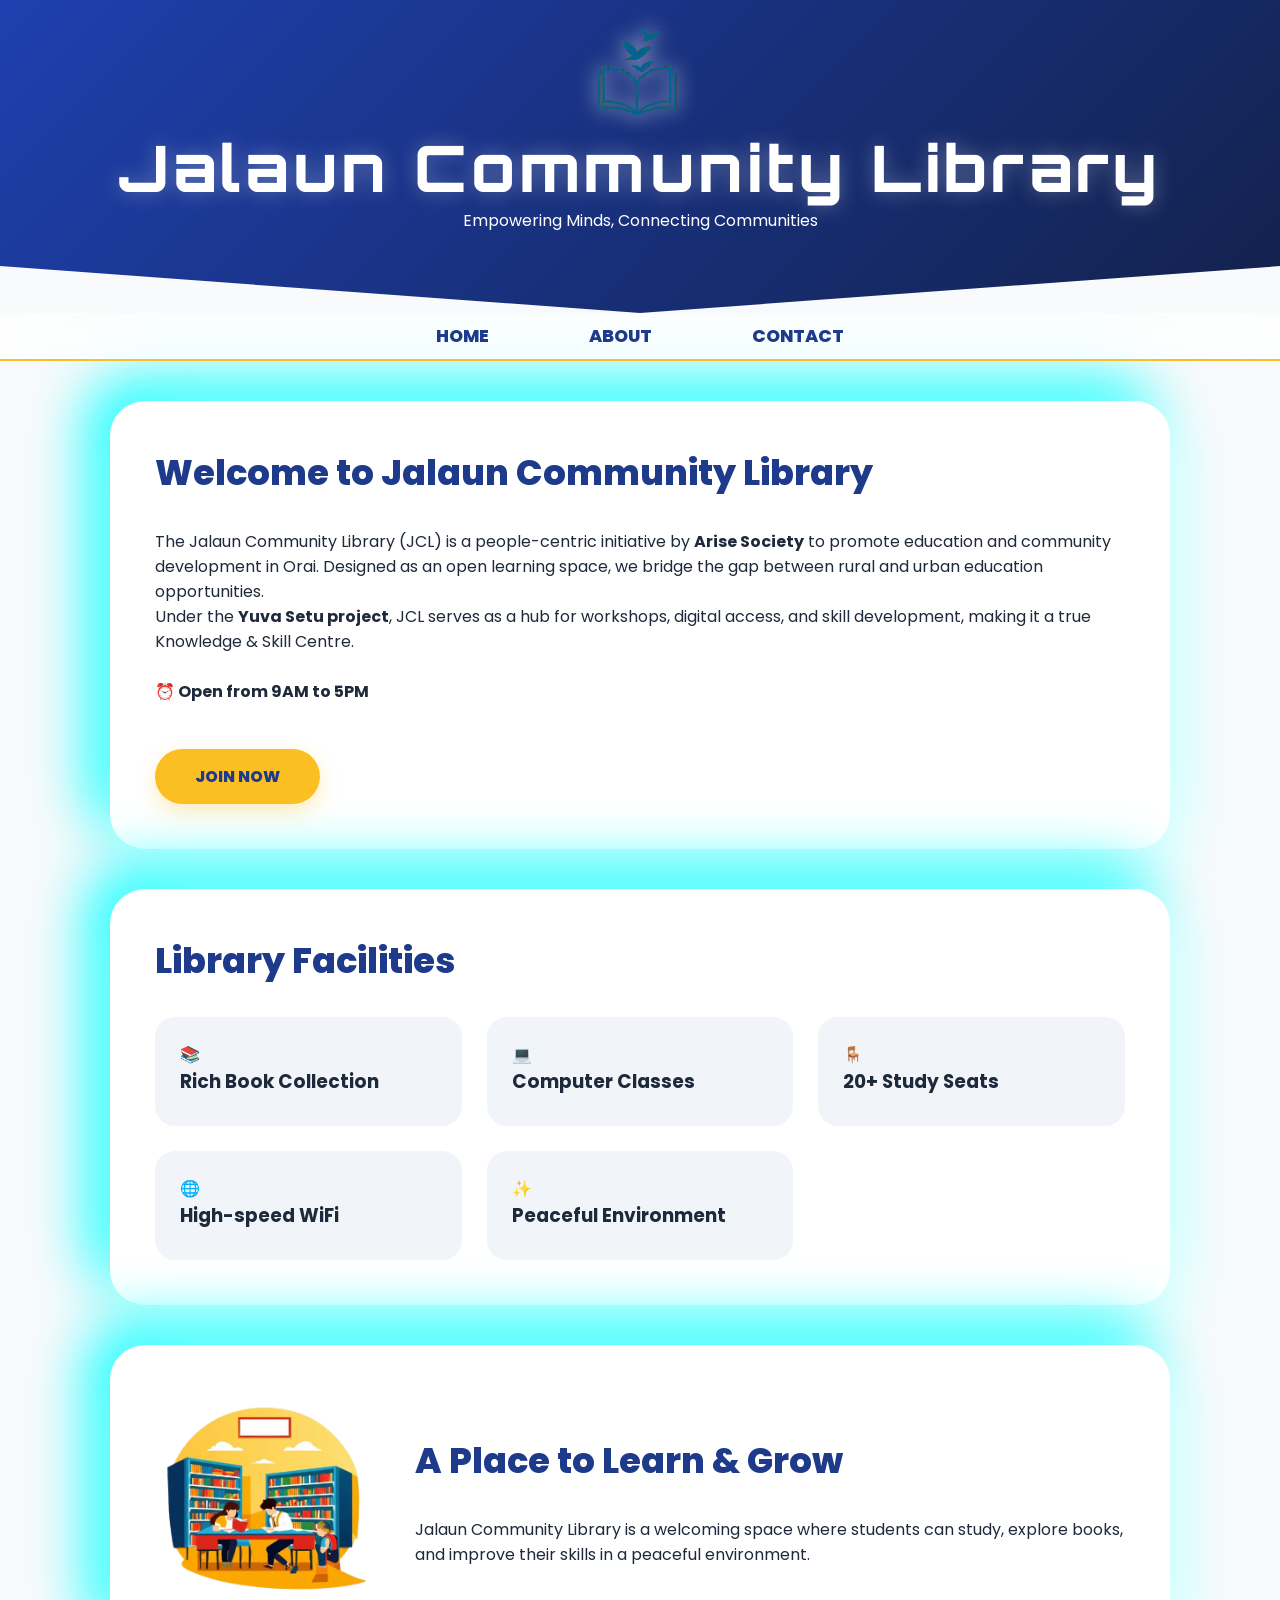
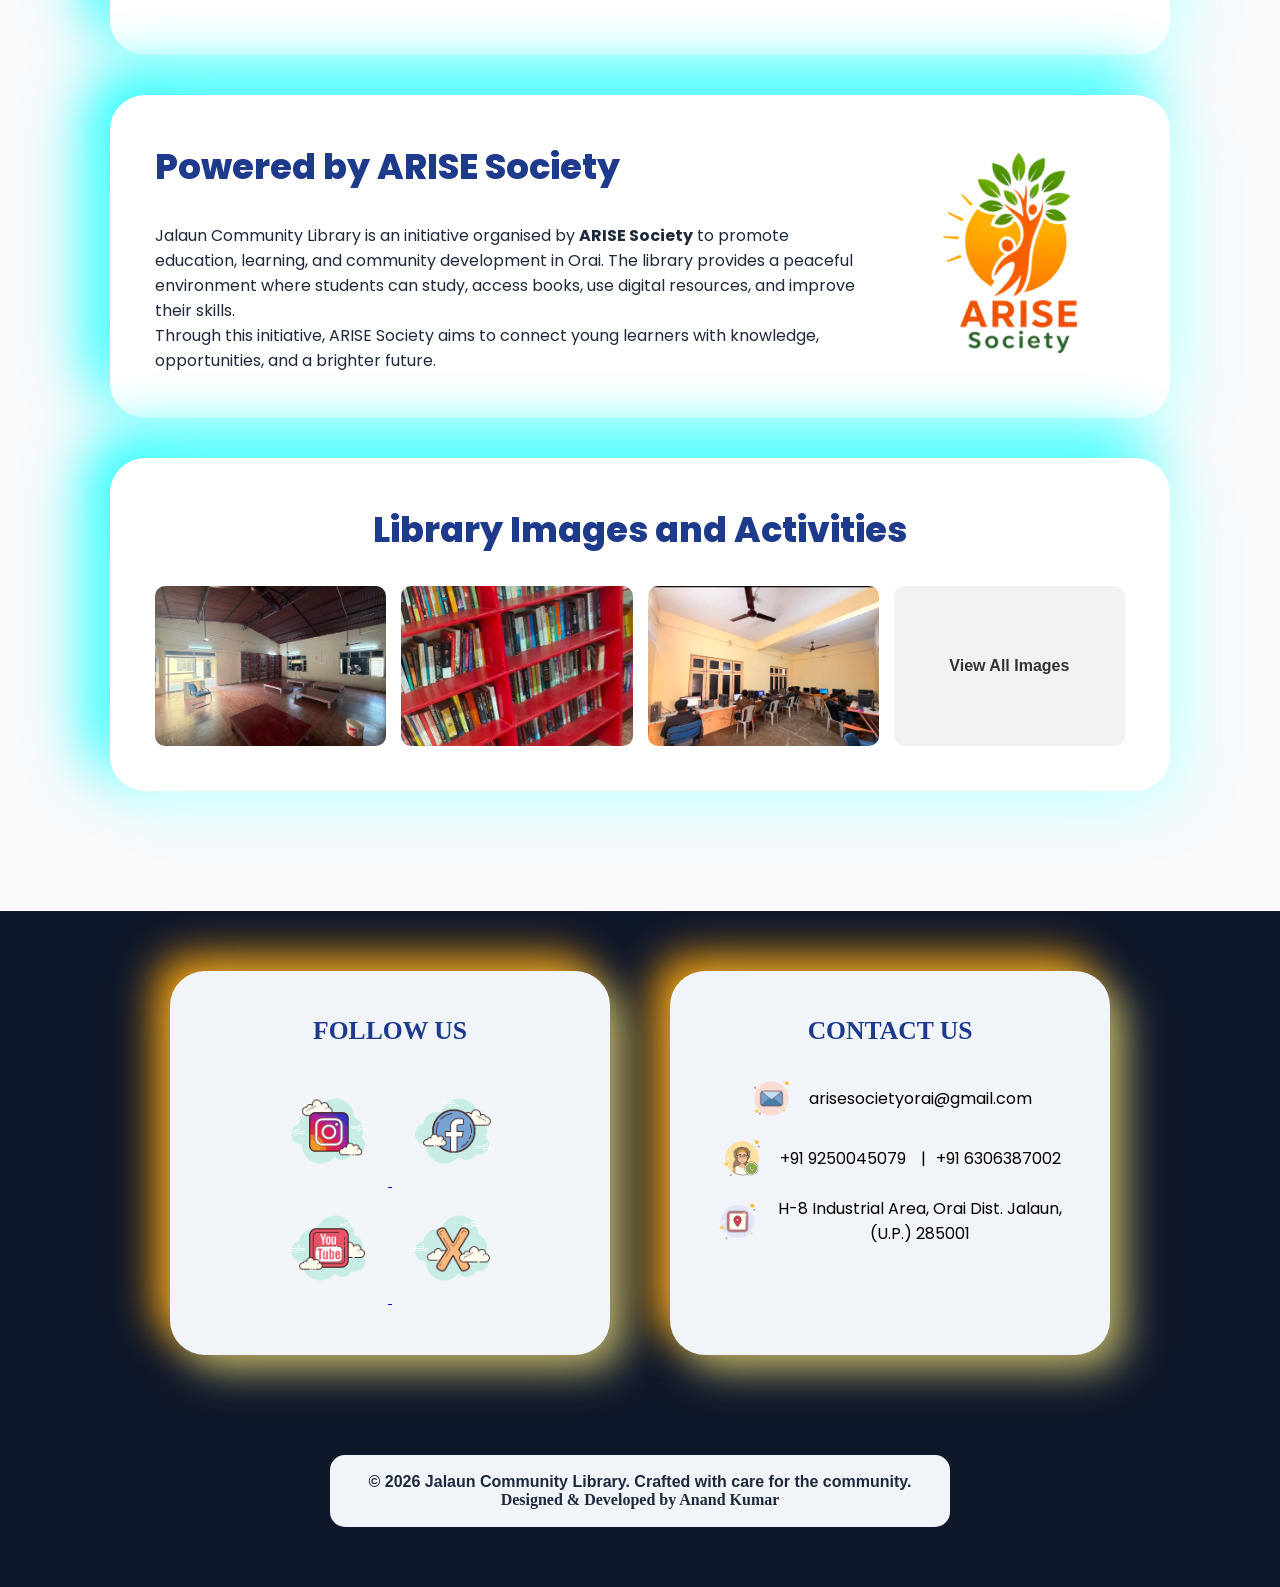
==== commit a8d0a52f: "Fix copyright notice in index.html Signed-off-by: Anand Kumar  <as1273534@gmail.com>" ====
--- a/index.html
+++ b/index.html
@@ -159,7 +159,8 @@
         </ul>
       </section>
       <div class="copyright">
-        <span>&copy; 2026 Jalaun Community Library. Crafted with care for the community.
+        &copy; 2026 Jalaun Community Library. Crafted with care for the community.
+        <span class="creator">Designed & Developed by Anand Kumar
         </span>
       </div>
     </footer>
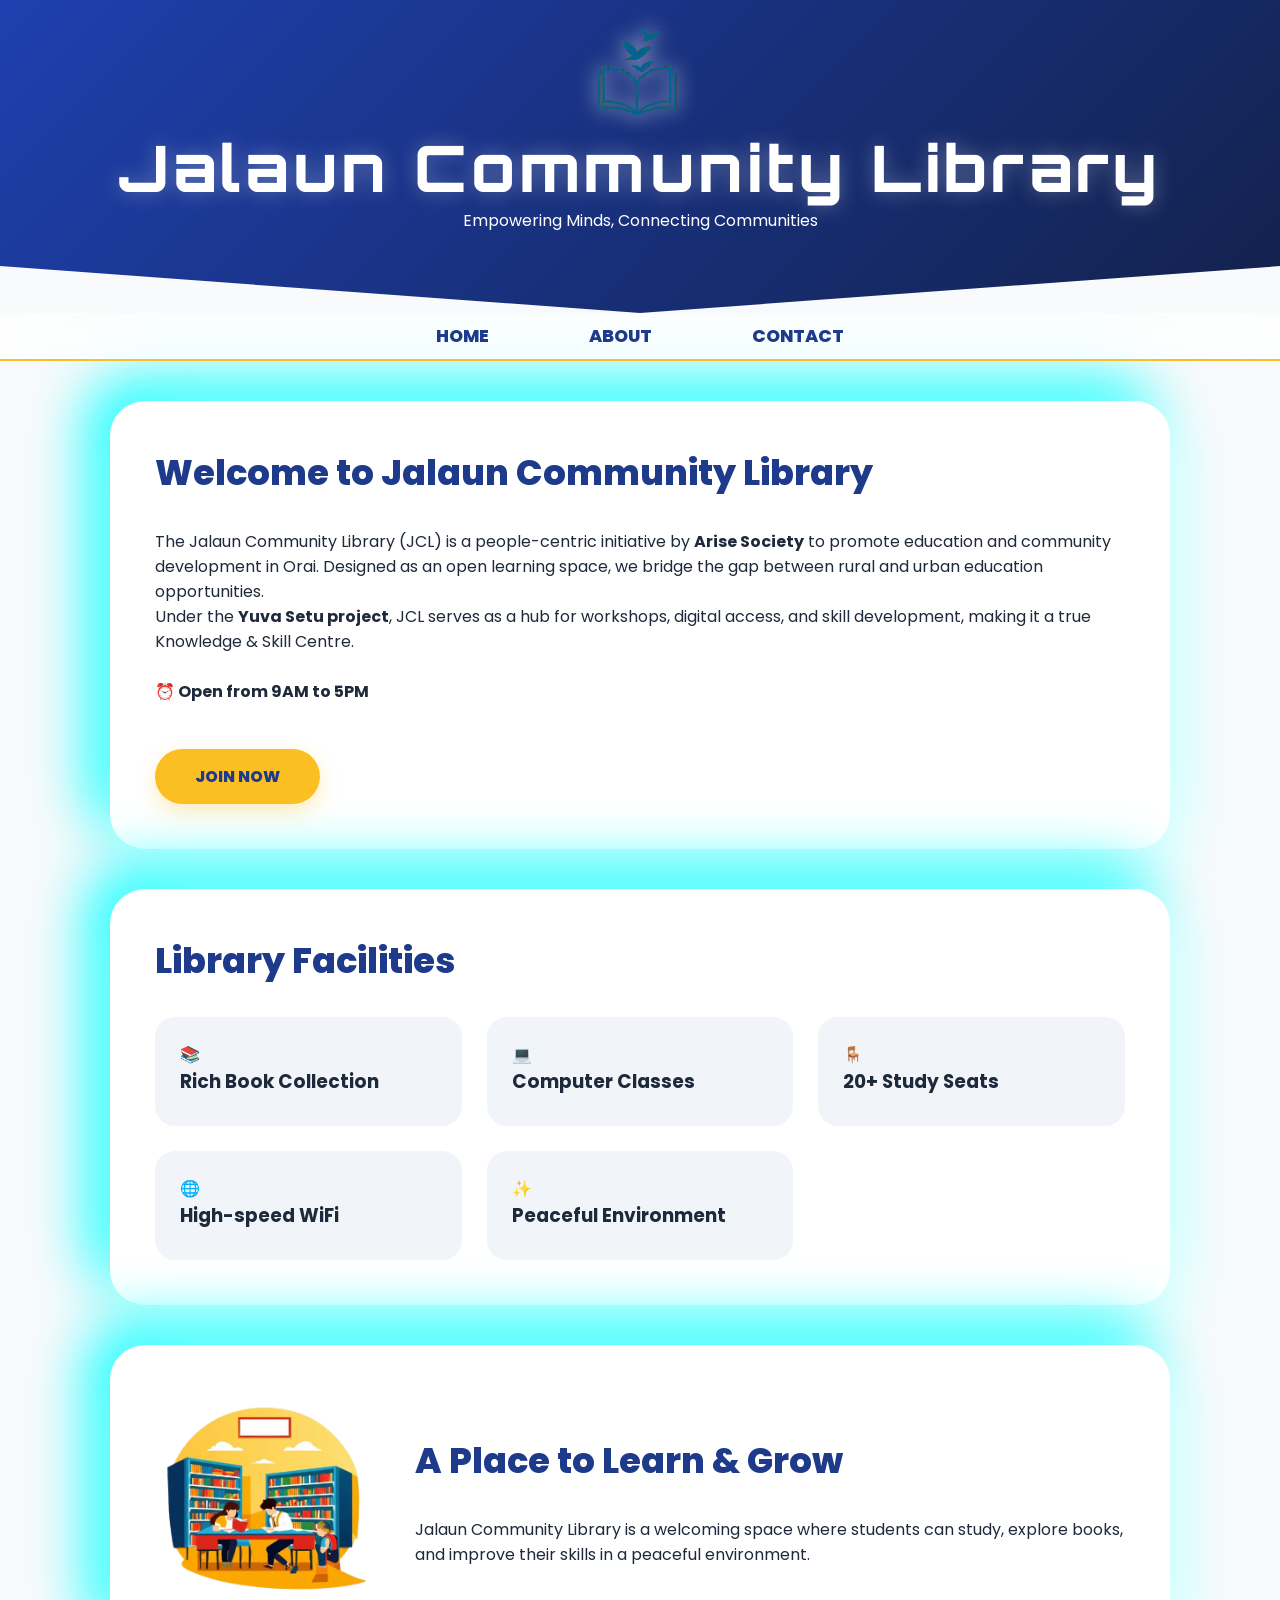
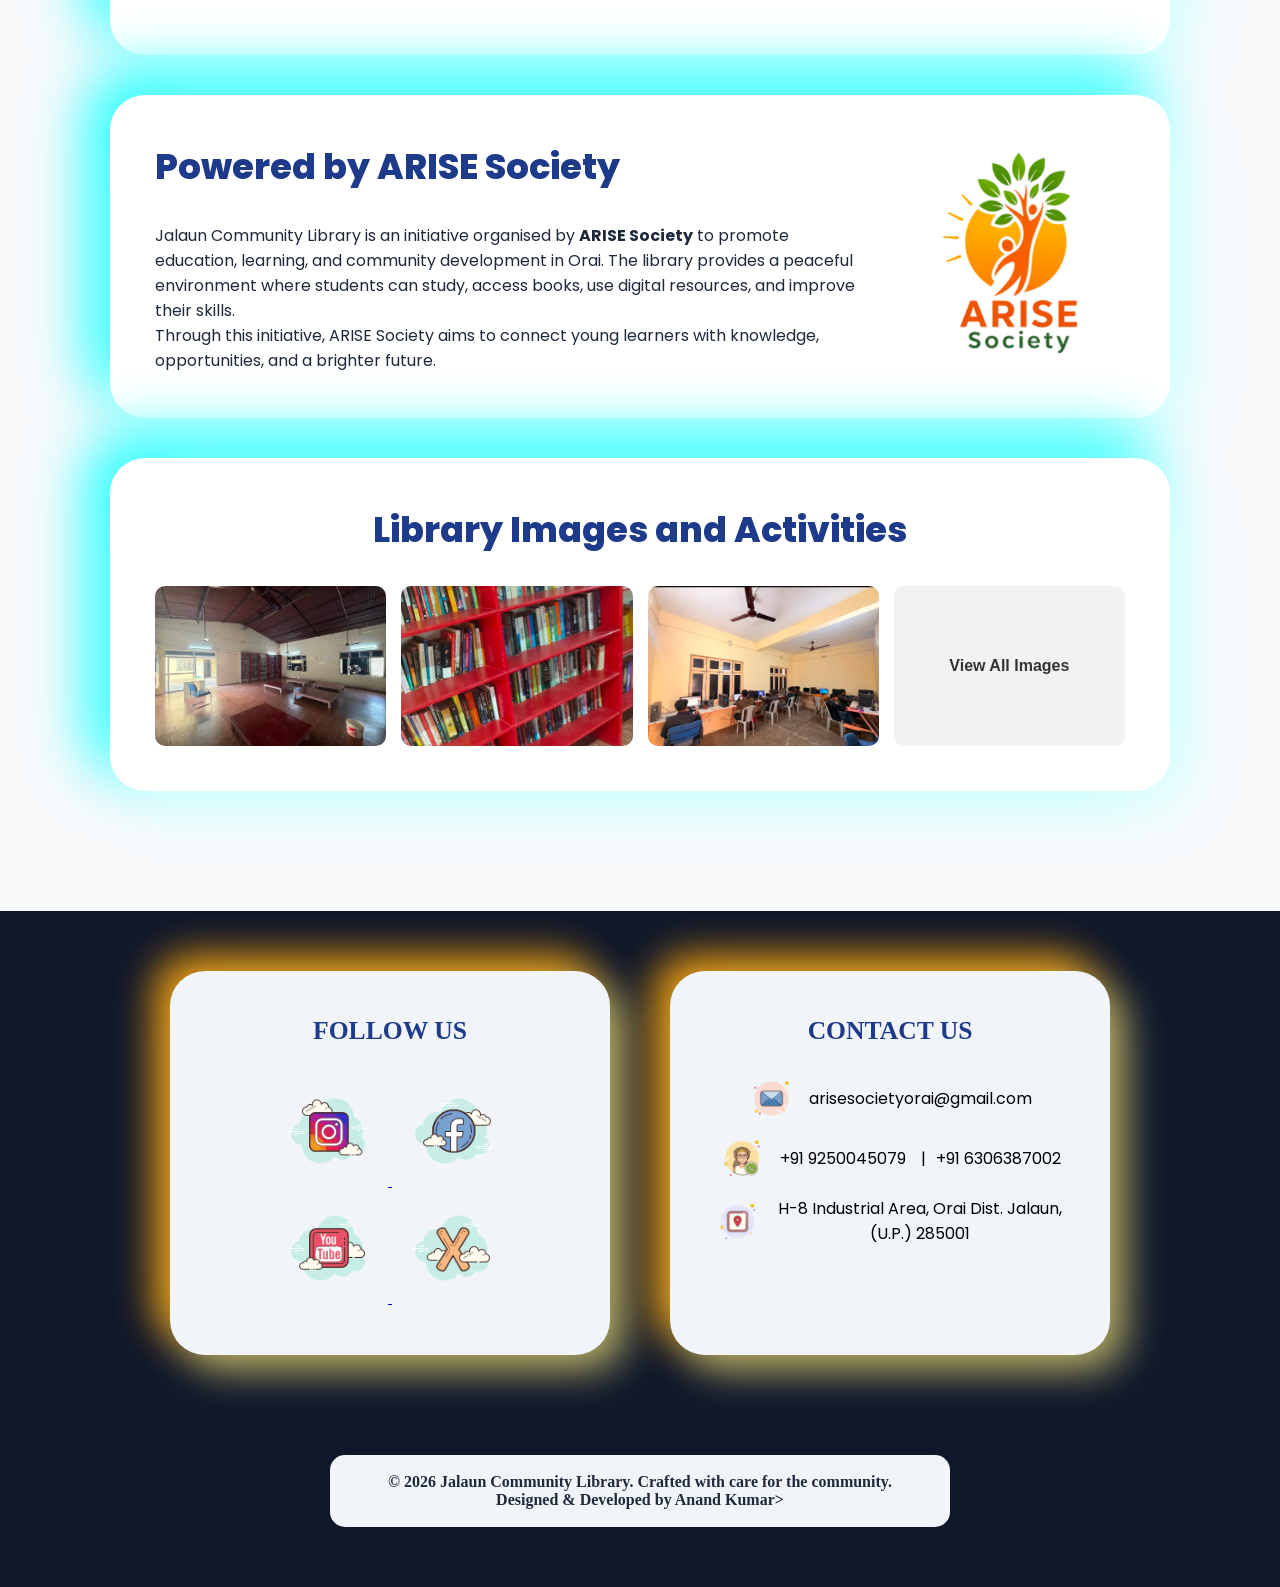
==== commit efffb84d: "Correct HTML tags in footer section Fix HTML structure for copyright and creator section.  Signed-of" ====
--- a/index.html
+++ b/index.html
@@ -159,9 +159,9 @@
         </ul>
       </section>
       <div class="copyright">
-        &copy; 2026 Jalaun Community Library. Crafted with care for the community.
-        <span class="creator">Designed & Developed by Anand Kumar
-        </span>
+        &copy; 2026 Jalaun Community Library. Crafted with care for the community.<br>
+        <span class="creator">Designed & Developed by Anand Kumar>
+        </span
       </div>
     </footer>
 </body>
--- a/style.css
+++ b/style.css
@@ -324,10 +324,14 @@
     font-weight: 600;
     width: 50%;
     margin: auto;
-}
-.copyright span{
     font-family: fantasy;
 }
+
+.creator{
+    font-family: cursive;
+    font-weight: bold;
+}
+
 /* --- Advanced Keyframes --- */
 @keyframes gradientMove {
     0% { background-position: 0% 50%; }
